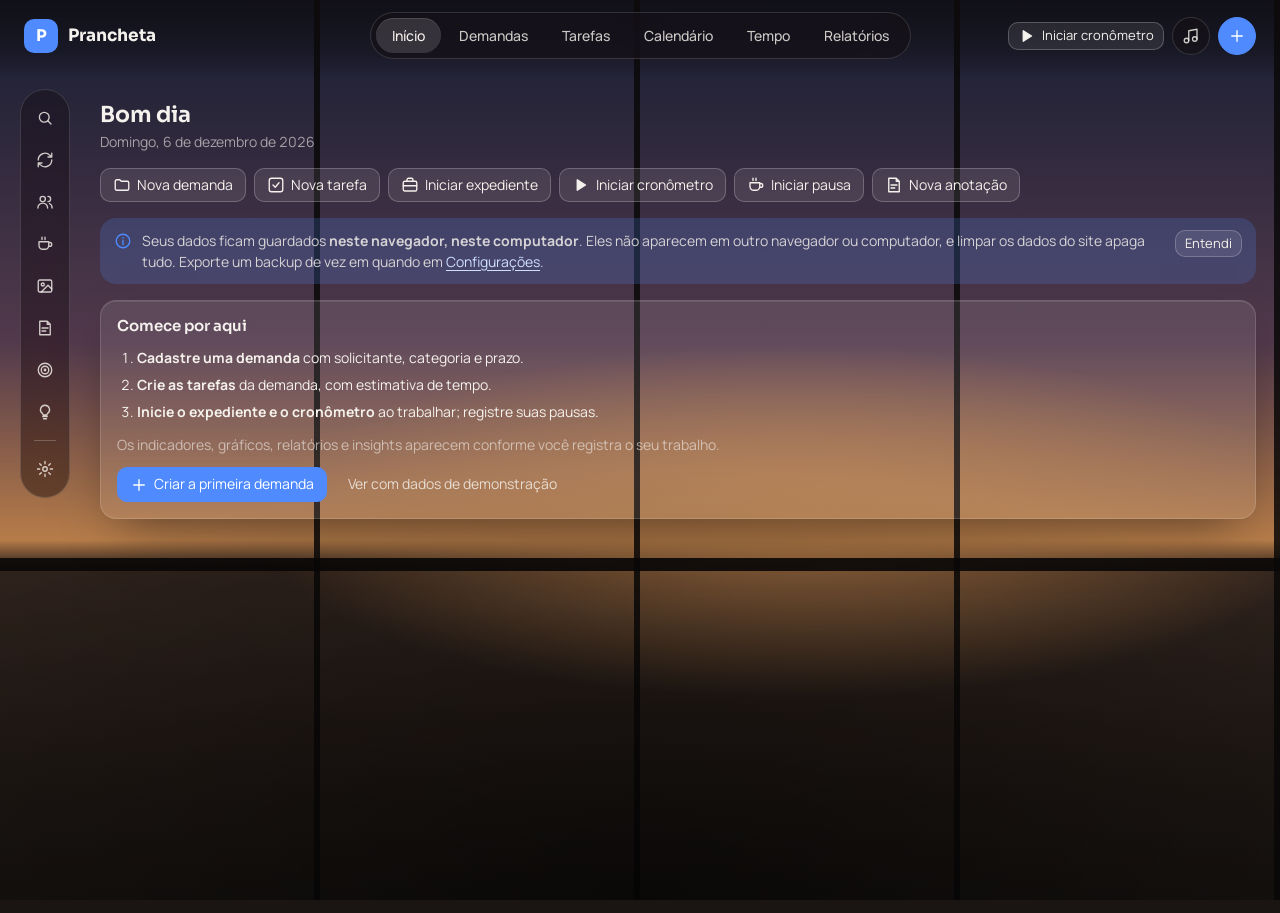
==== index.html @ c10cc413 "Menu minimalista: pílula de seções no topo com destaque deslizante e trilho de ícones - Seções princ" ====
<!doctype html>
<html lang="pt-BR">
<head>
<meta charset="utf-8">
<meta name="viewport" content="width=device-width, initial-scale=1">
<title>Prancheta</title>
<meta name="description" content="Central de gestão pessoal para trabalho de design gráfico.">
<link rel="icon" href="data:image/svg+xml,%3Csvg xmlns='http://www.w3.org/2000/svg' viewBox='0 0 32 32'%3E%3Crect width='32' height='32' rx='7' fill='%234f8bff'/%3E%3Cpath d='M9 23V9h8a5 5 0 0 1 0 10h-8' fill='none' stroke='white' stroke-width='3'/%3E%3C/svg%3E">
<link rel="preconnect" href="https://fonts.googleapis.com">
<link rel="stylesheet" href="https://fonts.googleapis.com/css2?family=Sora:wght@500;600;700&family=Manrope:wght@400;500;600;700&display=swap">
<link rel="stylesheet" href="css/app.css">
</head>
<body class="loading">
<div class="scene" aria-hidden="true"></div>
<svg width="0" height="0" style="position:absolute" aria-hidden="true">
  <defs>
    <symbol id="i-home" viewBox="0 0 24 24"><path d="M3 11l9-7 9 7v9a1 1 0 0 1-1 1h-5v-6H9v6H4a1 1 0 0 1-1-1z"/></symbol>
    <symbol id="i-folder" viewBox="0 0 24 24"><path d="M3 7a2 2 0 0 1 2-2h4l2 2h8a2 2 0 0 1 2 2v8a2 2 0 0 1-2 2H5a2 2 0 0 1-2-2z"/></symbol>
    <symbol id="i-check" viewBox="0 0 24 24"><rect x="3" y="3" width="18" height="18" rx="3"/><path d="M8 12l3 3 5-6"/></symbol>
    <symbol id="i-rotate" viewBox="0 0 24 24"><path d="M3 12a9 9 0 0 1 15.5-6.2L21 8M21 3v5h-5M21 12a9 9 0 0 1-15.5 6.2L3 16M3 21v-5h5"/></symbol>
    <symbol id="i-users" viewBox="0 0 24 24"><circle cx="9" cy="8" r="3.5"/><path d="M2.5 20a6.5 6.5 0 0 1 13 0M16 4.5a3.5 3.5 0 0 1 0 7M18 14a6.5 6.5 0 0 1 3.5 6"/></symbol>
    <symbol id="i-calendar" viewBox="0 0 24 24"><rect x="3" y="5" width="18" height="16" rx="2"/><path d="M3 10h18M8 3v4M16 3v4"/></symbol>
    <symbol id="i-clock" viewBox="0 0 24 24"><circle cx="12" cy="12" r="9"/><path d="M12 7v5l3 2"/></symbol>
    <symbol id="i-coffee" viewBox="0 0 24 24"><path d="M4 9h13v5a5 5 0 0 1-5 5H9a5 5 0 0 1-5-5zM17 10h1.5a2.5 2.5 0 0 1 0 5H17M8 3v3M12 3v3"/></symbol>
    <symbol id="i-image" viewBox="0 0 24 24"><rect x="3" y="4" width="18" height="16" rx="2"/><circle cx="9" cy="10" r="2"/><path d="M21 16l-5-5-9 9"/></symbol>
    <symbol id="i-note" viewBox="0 0 24 24"><path d="M5 3h10l4 4v14H5zM15 3v4h4M8 12h8M8 16h5"/></symbol>
    <symbol id="i-chart" viewBox="0 0 24 24"><path d="M4 20V4M4 20h16M8 16v-5M12 16V8M16 16v-3"/></symbol>
    <symbol id="i-target" viewBox="0 0 24 24"><circle cx="12" cy="12" r="9"/><circle cx="12" cy="12" r="5"/><circle cx="12" cy="12" r="1"/></symbol>
    <symbol id="i-bulb" viewBox="0 0 24 24"><path d="M9 18h6M10 21h4M12 3a6 6 0 0 0-3.5 10.9c.6.5 1 1.2 1 2.1h5c0-.9.4-1.6 1-2.1A6 6 0 0 0 12 3z"/></symbol>
    <symbol id="i-plus" viewBox="0 0 24 24"><path d="M12 5v14M5 12h14"/></symbol>
    <symbol id="i-x" viewBox="0 0 24 24"><path d="M6 6l12 12M18 6L6 18"/></symbol>
    <symbol id="i-trash" viewBox="0 0 24 24"><path d="M4 7h16M9 7V4h6v3M6 7l1 13h10l1-13"/></symbol>
    <symbol id="i-edit" viewBox="0 0 24 24"><path d="M4 20h4L19 9l-4-4L4 16zM13.5 6.5l4 4"/></symbol>
    <symbol id="i-play" viewBox="0 0 24 24"><path d="M7 5v14l11-7z"/></symbol>
    <symbol id="i-pause" viewBox="0 0 24 24"><path d="M8 5v14M16 5v14"/></symbol>
    <symbol id="i-stop" viewBox="0 0 24 24"><rect x="6" y="6" width="12" height="12" rx="1.5"/></symbol>
    <symbol id="i-briefcase" viewBox="0 0 24 24"><rect x="3" y="7" width="18" height="13" rx="2"/><path d="M8 7V5a2 2 0 0 1 2-2h4a2 2 0 0 1 2 2v2M3 13h18"/></symbol>
    <symbol id="i-alert" viewBox="0 0 24 24"><circle cx="12" cy="12" r="9"/><path d="M12 7v6M12 16.5v.5"/></symbol>
    <symbol id="i-info" viewBox="0 0 24 24"><circle cx="12" cy="12" r="9"/><path d="M12 11v6M12 7.5v.5"/></symbol>
    <symbol id="i-list" viewBox="0 0 24 24"><path d="M9 6h11M9 12h11M9 18h11M4 6h.01M4 12h.01M4 18h.01"/></symbol>
    <symbol id="i-grid" viewBox="0 0 24 24"><rect x="4" y="4" width="7" height="7" rx="1"/><rect x="13" y="4" width="7" height="7" rx="1"/><rect x="4" y="13" width="7" height="7" rx="1"/><rect x="13" y="13" width="7" height="7" rx="1"/></symbol>
    <symbol id="i-columns" viewBox="0 0 24 24"><rect x="3" y="4" width="5" height="16" rx="1"/><rect x="10" y="4" width="5" height="11" rx="1"/><rect x="17" y="4" width="4" height="7" rx="1"/></symbol>
    <symbol id="i-link" viewBox="0 0 24 24"><path d="M10 14a4 4 0 0 0 5.7 0l3-3a4 4 0 0 0-5.7-5.7l-1 1M14 10a4 4 0 0 0-5.7 0l-3 3a4 4 0 0 0 5.7 5.7l1-1"/></symbol>
    <symbol id="i-pin" viewBox="0 0 24 24"><path d="M9 3h6l-1 6 4 3v2H6v-2l4-3zM12 14v7"/></symbol>
    <symbol id="i-left" viewBox="0 0 24 24"><path d="M15 6l-6 6 6 6"/></symbol>
    <symbol id="i-right" viewBox="0 0 24 24"><path d="M9 6l6 6-6 6"/></symbol>
    <symbol id="i-download" viewBox="0 0 24 24"><path d="M12 4v11M7 10l5 5 5-5M5 20h14"/></symbol>
    <symbol id="i-upload" viewBox="0 0 24 24"><path d="M12 20V9M7 14l5-5 5 5M5 4h14"/></symbol>
    <symbol id="i-print" viewBox="0 0 24 24"><path d="M7 9V3h10v6M7 17H4v-7a1 1 0 0 1 1-1h14a1 1 0 0 1 1 1v7h-3M7 14h10v7H7z"/></symbol>
    <symbol id="i-type" viewBox="0 0 24 24"><path d="M5 6V4h14v2M12 4v16M9 20h6"/></symbol>
    <symbol id="i-search" viewBox="0 0 24 24"><circle cx="11" cy="11" r="6.5"/><path d="M16 16l4 4"/></symbol>
    <symbol id="i-music" viewBox="0 0 24 24"><path d="M9 18V5l11-2v13"/><circle cx="6" cy="18" r="3"/><circle cx="17" cy="16" r="3"/></symbol>
    <symbol id="i-gear" viewBox="0 0 24 24"><circle cx="12" cy="12" r="3"/><path d="M12 2v3M12 19v3M2 12h3M19 12h3M4.9 4.9l2.1 2.1M17 17l2.1 2.1M4.9 19.1L7 17M17 7l2.1-2.1"/></symbol>
  </defs>
</svg>

<a class="skip" href="#main">Pular para o conteúdo</a>
<header class="topbar">
  <a class="brand" href="#dashboard"><span class="logo" aria-hidden="true">P</span>Prancheta</a>
  <nav class="pills" id="nav" aria-label="Seções principais"><span class="pill-ind" aria-hidden="true"></span></nav>
  <div class="top-right">
    <div class="timer-chip" id="timer-chip" aria-live="off"></div>
    <button class="icon-btn round music-btn" id="music-btn" aria-expanded="false" aria-controls="music" aria-label="Música" title="Música"><svg class="ic" aria-hidden="true"><use href="#i-music"/></svg></button>
    <div class="new-wrap">
      <button class="icon-btn round accent" id="new-btn" aria-haspopup="menu" aria-expanded="false" aria-label="Novo registro" title="Novo"><svg class="ic" aria-hidden="true"><use href="#i-plus"/></svg></button>
      <div class="menu" id="new-menu" role="menu" hidden></div>
    </div>
  </div>
</header>
<div class="search-pop" id="search-pop" hidden>
  <div class="search" role="search">
    <svg class="ic" aria-hidden="true"><use href="#i-search"/></svg>
    <input id="search" type="search" placeholder="Buscar demandas, tarefas, solicitantes, notas…" aria-label="Busca global" autocomplete="off">
    <ul id="search-results" class="search-results" hidden></ul>
  </div>
</div>
<div class="layout">
  <nav class="rail" id="rail" aria-label="Mais seções"></nav>
  <div class="content">
    <div class="demo-banner" id="demo-banner" hidden></div>
    <main id="main" tabindex="-1"><p class="muted">Carregando…</p></main>
  </div>
</div>
<aside class="music" id="music" aria-label="Música" hidden>
  <header><h2>Música</h2><button class="btn small ghost" data-music-stop>Parar e fechar o player</button><button class="icon-btn" data-music-close aria-label="Esconder (a música continua)"><svg class="ic" aria-hidden="true"><use href="#i-x"/></svg></button></header>
  <div class="music-player"></div>
  <form class="music-form" novalidate>
    <input name="link" id="music-link" placeholder="Link do Spotify" aria-label="Link do Spotify" autocomplete="off">
    <input name="name" placeholder="Nome para os favoritos (opcional)" aria-label="Nome para os favoritos">
    <small class="err" role="alert"></small>
    <div class="row"><button class="btn primary small" value="play">Tocar</button><button class="btn small" value="save">Tocar e salvar nos favoritos</button></div>
  </form>
  <ul class="music-saved rows"></ul>
  <p class="small muted">Com o Spotify conectado neste navegador, as músicas tocam inteiras; sem login, só trechos de 30 s.</p>
</aside>
<div class="toasts" id="toasts" aria-live="polite"></div>
<noscript><p style="padding:24px">A Prancheta precisa de JavaScript ativado.</p></noscript>

<script src="js/model.js"></script>
<script src="js/db.js"></script>
<script src="js/ui.js"></script>
<script src="js/app.js"></script>
<script src="js/views-work.js"></script>
<script src="js/views-time.js"></script>
<script src="js/views-more.js"></script>
</body>
</html>
---- css/app.css ----
/* Prancheta: painéis de vidro sobre um quarto ao pôr do sol (mesma linguagem do Painel Vidro).
   Barra lateral fixa + barra superior; conteúdo em painéis translúcidos com borda clara. */
:root {
  --bg: #1a1512; --surface: rgba(255, 255, 255, .09); --surface-2: rgba(255, 255, 255, .06); --line: rgba(255, 255, 255, .14); --line-2: rgba(255, 255, 255, .22);
  --solid: rgba(38, 28, 30, .9); /* diálogos, menus e avisos: vidro mais opaco para leitura */
  --fg: #f5f1ec; --fg-2: rgba(245, 241, 236, .82); --muted: rgba(245, 241, 236, .6);
  --accent: #4f8bff; --accent-soft: color-mix(in srgb, var(--accent) 24%, transparent);
  --good: #4fd1a1; --good-soft: rgba(79, 209, 161, .16); --warn: #f5b84b; --warn-soft: rgba(245, 184, 75, .16); --bad: #ff7a7a; --bad-soft: rgba(255, 122, 122, .16); --blue-soft: rgba(79, 139, 255, .2);
  --sky-top: #1b2440; --sky-mid: #6b4a63; --sun: #f0a35e;
  --radius: 16px; --radius-sm: 10px;
  --font: "Manrope", "Segoe UI", system-ui, -apple-system, Roboto, Arial, sans-serif;
  --display: "Sora", "Segoe UI", system-ui, sans-serif;
  --mono: ui-monospace, "SF Mono", "Cascadia Mono", Menlo, Consolas, monospace;
  --shadow: 0 20px 50px -20px rgba(0, 0, 0, .55);
  color-scheme: dark;
}
/* cena: céu ao entardecer visto por uma janela de quatro folhas */
.scene { position: fixed; inset: 0; z-index: -1; pointer-events: none;
  background:
    repeating-linear-gradient(90deg, transparent 0 calc(25% - 6px), rgba(10, 8, 8, .85) calc(25% - 6px) 25%),
    linear-gradient(180deg, transparent 0 62%, rgba(10, 8, 8, .9) 62% 63.5%, transparent 63.5%),
    radial-gradient(60% 28% at 62% 58%, rgba(240, 163, 94, .9), transparent 70%),
    linear-gradient(180deg, var(--sky-top) 0%, var(--sky-mid) 38%, var(--sun) 60%, #3a2a22 63%, var(--bg) 100%); }
.scene::after { content: ""; position: absolute; inset: 0; background: radial-gradient(120% 80% at 50% 100%, rgba(0, 0, 0, .55), transparent 60%), rgba(10, 8, 10, .25); }
/* vidro: tudo que é superfície desfoca a cena atrás */
.panel, .card, .month, .wcol, .insight, .kcol, .menu, .search-results, dialog, .toast, .demo-banner, .music {
  }
.panel, .card, .month, .wcol, .insight { box-shadow: inset 0 1px 0 rgba(255, 255, 255, .1), var(--shadow); }
h1, h2, .brand, .stat-value, .big-clock, .cal-title { font-family: var(--display); }
* { box-sizing: border-box; }
[hidden] { display: none !important; }
html { -webkit-text-size-adjust: 100%; }
body { margin: 0; background: var(--bg); color: var(--fg); font: 14px/1.5 var(--font); font-variant-numeric: tabular-nums; }
body.loading .layout { opacity: .6; }
h1, h2, h3 { margin: 0; line-height: 1.25; text-wrap: balance; }
h1 { font-size: 22px; font-weight: 650; letter-spacing: -.01em; }
h2 { font-size: 15px; font-weight: 600; }
h3 { font-size: 13px; font-weight: 600; margin: 14px 0 6px; color: var(--fg-2); }
p { margin: 0; }
a, .link, .tag { color: #cfe0ff; text-underline-offset: 3px; }
.link:hover, a:hover { text-decoration: underline; }
button, input, select, textarea { font: inherit; color: inherit; }
:focus-visible { outline: 2px solid var(--accent); outline-offset: 2px; }
.skip { position: absolute; left: -999px; top: 8px; background: var(--surface); padding: 8px 12px; z-index: 50; }
.skip:focus { left: 8px; }
.ic { width: 18px; height: 18px; fill: none; stroke: currentColor; stroke-width: 1.8; stroke-linecap: round; stroke-linejoin: round; flex: none; vertical-align: -4px; }
.ic.sm { width: 14px; height: 14px; vertical-align: -2px; margin-right: 3px; }
#i-play path, #i-stop rect { fill: currentColor; }

/* layout */
/* menu: marca à esquerda, pílula de seções no centro, ações à direita; trilho de ícones flutuante à esquerda */
.topbar { position: sticky; top: 0; z-index: 20; display: grid; grid-template-columns: 1fr auto 1fr; align-items: center; gap: 16px; padding: 12px 24px 18px; background: linear-gradient(rgba(15, 11, 12, .7), rgba(15, 11, 12, .35) 70%, transparent); }
.brand { display: flex; align-items: center; gap: 10px; font-weight: 700; font-size: 17px; color: var(--fg); text-decoration: none; justify-self: start; }
.logo { width: 34px; height: 34px; border-radius: 10px; background: var(--accent); color: #fff; display: grid; place-items: center; font-size: 16px; }
.pills { position: relative; display: flex; gap: 2px; padding: 5px; border-radius: 999px; background: rgba(20, 15, 16, .45); border: 1px solid var(--line); overflow-x: auto; scrollbar-width: none; max-width: 100%; -webkit-backdrop-filter: blur(22px) saturate(140%); backdrop-filter: blur(22px) saturate(140%); }
.pills::-webkit-scrollbar { display: none; }
.pills a { position: relative; z-index: 1; padding: 7px 16px; border-radius: 999px; color: var(--fg-2); text-decoration: none; font-weight: 500; white-space: nowrap; transition: color .2s; }
.pills a:hover, .pills a[aria-current] { color: var(--fg); text-decoration: none; }
.pill-ind { position: absolute; top: 5px; bottom: 5px; left: 0; right: 100%; opacity: 0; border-radius: 999px; background: rgba(255, 255, 255, .14); box-shadow: inset 0 1px 0 rgba(255, 255, 255, .12);
  transition: left .5s cubic-bezier(.3, .7, .2, 1), right .28s cubic-bezier(.3, .7, .2, 1), opacity .2s; }
.pill-ind[data-dir="left"] { transition: left .28s cubic-bezier(.3, .7, .2, 1), right .5s cubic-bezier(.3, .7, .2, 1), opacity .2s; }
.top-right { display: flex; align-items: center; gap: 8px; justify-self: end; }
.icon-btn.round { width: 38px; height: 38px; border-radius: 50%; background: rgba(20, 15, 16, .45); border: 1px solid var(--line); }
.icon-btn.round.accent { background: var(--accent); border-color: var(--accent); color: #fff; }
.layout { display: grid; grid-template-columns: 76px minmax(0, 1fr); gap: 0; min-height: calc(100vh - 64px); }
.rail { position: sticky; top: 76px; align-self: start; margin: 12px 0 0 20px; width: 50px; padding: 10px 0; display: flex; flex-direction: column; align-items: center; gap: 6px; border-radius: 999px; background: rgba(20, 15, 16, .45); border: 1px solid var(--line); -webkit-backdrop-filter: blur(22px) saturate(140%); backdrop-filter: blur(22px) saturate(140%); }
.rail-btn { position: relative; display: grid; place-items: center; width: 36px; height: 36px; border-radius: 50%; border: 0; background: none; color: var(--fg-2); cursor: pointer; }
.rail-btn:hover { background: var(--surface); color: var(--fg); }
.rail-btn[aria-current] { background: rgba(255, 255, 255, .16); color: var(--fg); }
.rail-btn::after { content: attr(data-tip); position: absolute; left: calc(100% + 10px); top: 50%; transform: translateY(-50%); white-space: nowrap; padding: 4px 10px; border-radius: 8px; background: var(--solid); border: 1px solid var(--line); font-size: 12.5px; color: var(--fg); pointer-events: none; opacity: 0; transition: opacity .15s; }
.rail-btn:hover::after, .rail-btn:focus-visible::after { opacity: 1; }
.rail-sep { width: 22px; height: 1px; background: var(--line-2); margin: 4px 0; }
.content { min-width: 0; display: flex; flex-direction: column; }
.search-pop { position: fixed; z-index: 45; top: 70px; left: 50%; transform: translateX(-50%); width: min(600px, calc(100vw - 32px)); }
.search { position: relative; display: flex; align-items: center; }
.search .ic { position: absolute; left: 14px; color: var(--muted); }
.search input { width: 100%; padding: 12px 14px 12px 40px; border: 1px solid var(--line-2); border-radius: 999px; background: var(--solid); font-size: 15px; box-shadow: var(--shadow); -webkit-backdrop-filter: blur(22px); backdrop-filter: blur(22px); }
.search-results { position: absolute; top: calc(100% + 6px); left: 0; right: 0; list-style: none; margin: 0; padding: 4px; background: var(--surface); border: 1px solid var(--line); border-radius: var(--radius); box-shadow: var(--shadow); max-height: 60vh; overflow: auto; z-index: 30; background: var(--solid); }
.search-results button { display: flex; gap: 8px; align-items: center; width: 100%; text-align: left; border: 0; background: none; padding: 7px 8px; border-radius: var(--radius-sm); cursor: pointer; }
.search-results button:hover, .search-results button.sel { background: var(--surface-2); }
.timer-chip { display: flex; align-items: center; gap: 8px; min-height: 32px; }
.chip-label { max-width: 180px; overflow: hidden; text-overflow: ellipsis; white-space: nowrap; color: var(--fg-2); }
.dot { width: 8px; height: 8px; border-radius: 50%; background: var(--muted); flex: none; }
.dot.good { background: var(--good); } .dot.warn { background: var(--warn); }
.new-wrap { position: relative; }
.menu { position: absolute; right: 0; top: calc(100% + 4px); background: var(--solid); border: 1px solid var(--line); border-radius: var(--radius); box-shadow: var(--shadow); padding: 4px; min-width: 180px; z-index: 30; display: flex; flex-direction: column; }
.menu button { display: flex; gap: 8px; align-items: center; border: 0; background: none; padding: 8px 10px; text-align: left; border-radius: var(--radius-sm); cursor: pointer; }
.menu button:hover { background: var(--surface-2); }
.demo-banner { display: flex; align-items: center; gap: 10px; flex-wrap: wrap; margin: 12px 24px 0; border: 1px solid var(--line); border-radius: var(--radius); padding: 8px 16px; background: var(--warn-soft); color: var(--warn); border-bottom: 1px solid var(--line); }
main { padding: 24px; display: flex; flex-direction: column; gap: 16px; max-width: 1400px; width: 100%; outline: none; }

/* cabeçalho de página */
.page-head { display: flex; align-items: flex-end; justify-content: space-between; gap: 16px; flex-wrap: wrap; }
.page-head .sub { color: var(--muted); margin-top: 2px; }
.page-head .sub::first-letter { text-transform: uppercase; }
.page-actions { display: flex; gap: 8px; flex-wrap: wrap; }
.crumbs { font-size: 13px; color: var(--muted); }
.crumbs a { color: var(--muted); }

/* botões */
.btn { display: inline-flex; align-items: center; gap: 6px; padding: 7px 12px; border-radius: var(--radius-sm); border: 1px solid var(--line-2); background: var(--surface); cursor: pointer; white-space: nowrap; text-decoration: none; color: var(--fg); line-height: 1.3; }
.btn:hover { background: var(--surface-2); }
.btn.primary { background: var(--accent); border-color: var(--accent); color: #fff; }
.btn.primary:hover { filter: brightness(1.08); }
.btn.danger { background: var(--bad); border-color: var(--bad); color: #2a0f0f; }
.btn.danger.ghost, .btn.ghost.danger { background: transparent; color: var(--bad); border-color: transparent; }
.btn.ghost { background: transparent; border-color: transparent; color: var(--fg-2); }
.btn.ghost:hover { background: var(--surface-2); }
.btn.small { padding: 4px 9px; font-size: 13px; }
.btn.block { width: 100%; justify-content: space-between; }
.btn:disabled { opacity: .6; cursor: progress; }
.icon-btn { display: inline-grid; place-items: center; width: 30px; height: 30px; border-radius: var(--radius-sm); border: 0; background: transparent; color: var(--fg-2); cursor: pointer; flex: none; }
.icon-btn:hover { background: var(--surface-2); color: var(--fg); }
.icon-btn[aria-pressed="true"] { color: var(--accent); }
.link { background: none; border: 0; padding: 0; cursor: pointer; text-decoration: none; font-size: 13px; }
.title-btn { background: none; border: 0; padding: 0; text-align: left; cursor: pointer; font-weight: 600; color: var(--fg); min-width: 0; }
.title-btn:hover { color: var(--accent); text-decoration: underline; }
.seg { display: inline-flex; border: 1px solid var(--line-2); border-radius: var(--radius-sm); overflow: hidden; background: var(--surface); }
.seg button { display: inline-flex; align-items: center; gap: 6px; border: 0; background: none; padding: 6px 10px; cursor: pointer; color: var(--fg-2); }
.seg button + button { border-left: 1px solid var(--line); }
.seg button[aria-pressed="true"] { background: var(--accent-soft); color: var(--accent); font-weight: 600; }
.quick { display: flex; gap: 8px; flex-wrap: wrap; }

/* painéis */
.panel { background: var(--surface); border: 1px solid var(--line); border-radius: var(--radius); padding: 16px; min-width: 0; }
.panel.flush { padding: 4px 0; }
.panel-head { display: flex; align-items: center; justify-content: space-between; gap: 8px; margin-bottom: 12px; }
.panel-head .muted { font-size: 12px; }
.grid-2 { display: grid; grid-template-columns: repeat(2, minmax(0, 1fr)); gap: 16px; align-items: start; }
.grid-2.wide-left { grid-template-columns: minmax(0, 1.6fr) minmax(0, 1fr); }
.grid-3 { display: grid; grid-template-columns: repeat(3, minmax(0, 1fr)); gap: 16px; align-items: start; }
.stack-lg { display: flex; flex-direction: column; gap: 16px; min-width: 0; }
.row { display: flex; gap: 8px; align-items: center; flex-wrap: wrap; }
.grow { flex: 1; min-width: 0; }
.stats-panel { display: grid; grid-template-columns: repeat(auto-fit, minmax(128px, 1fr)); gap: 0; padding: 0; }
.stats-panel .stat { padding: 14px 16px; border-right: 1px solid var(--line); display: flex; flex-direction: column; gap: 4px; min-width: 0; }
.stats-panel .stat:last-child { border-right: 0; }
.stats-panel.inner { border-top: 1px solid var(--line); margin: 0 -16px -16px; }
.stat-label { font-size: 12px; color: var(--muted); }
.stat-value { font-size: 22px; font-weight: 650; letter-spacing: -.01em; }
.stat-hint { font-size: 12px; color: var(--muted); }

/* textos e selos */
.muted { color: var(--muted); }
.small { font-size: 12.5px; }
.mono { font-family: var(--mono); font-size: .95em; }
.pre { white-space: pre-wrap; }
.ellipsis { overflow: hidden; text-overflow: ellipsis; white-space: nowrap; }
.block { display: block; }
.clamp { display: -webkit-box; -webkit-line-clamp: 4; -webkit-box-orient: vertical; overflow: hidden; }
.txt-bad { color: var(--bad); } .txt-warn { color: var(--warn); } .txt-good { color: var(--good); }
.badge { display: inline-flex; align-items: center; padding: 1px 8px; border-radius: 99px; font-size: 12px; font-weight: 500; background: var(--surface-2); color: var(--fg-2); white-space: nowrap; }
.badge.good { background: var(--good-soft); color: var(--good); } .badge.warn { background: var(--warn-soft); color: var(--warn); }
.badge.bad { background: var(--bad-soft); color: var(--bad); } .badge.blue { background: var(--blue-soft); color: var(--accent); }
.badge.muted { background: var(--surface-2); color: var(--muted); }
.tag { border: 0; background: none; font-size: 12px; padding: 0; cursor: pointer; }
kbd { font-family: var(--mono); font-size: 12px; padding: 1px 5px; border: 1px solid var(--line-2); border-radius: 4px; background: var(--surface-2); }
.notice { display: flex; gap: 10px; align-items: flex-start; padding: 12px 14px; background: var(--blue-soft); border-radius: var(--radius); color: var(--fg-2); }
.notice .ic { color: var(--accent); margin-top: 2px; }
.notice p { flex: 1; }

/* listas */
.rows, .plain, .task-list, .activity, .history, .links, .checklist, .legend, .insights, .dayline { list-style: none; margin: 0; padding: 0; }
.rows li + li { border-top: 1px solid var(--line); }
.row-btn { display: flex; align-items: center; gap: 10px; width: 100%; background: none; border: 0; padding: 8px 4px; text-align: left; cursor: pointer; border-radius: var(--radius-sm); }
.row-btn:hover { background: var(--surface-2); }
.when { color: var(--muted); font-size: 12.5px; white-space: nowrap; min-width: 82px; }
.goal-row { display: grid; grid-template-columns: minmax(0, 1fr) auto 140px; align-items: center; gap: 12px; padding: 8px 4px; }
.plain li { padding: 4px 0; }
.activity li, .history li { display: flex; gap: 12px; padding: 6px 0; border-top: 1px solid var(--line); }
.activity li:first-child, .history li:first-child { border-top: 0; }
.history .chg { display: block; }
.links li { padding: 3px 0; overflow: hidden; text-overflow: ellipsis; white-space: nowrap; }
.checklist li { padding: 3px 0; }
.check { display: inline-flex; align-items: center; gap: 6px; cursor: pointer; }
.done { text-decoration: line-through; color: var(--muted); }
.task-row { display: flex; align-items: center; gap: 10px; padding: 8px 12px; border-top: 1px solid var(--line); }
.task-list li:first-child { border-top: 0; }
.task-row input[type=checkbox] { width: 17px; height: 17px; accent-color: var(--accent); flex: none; }
.task-row.done .title-btn { text-decoration: line-through; color: var(--muted); font-weight: 500; }
.task-row.is-late { box-shadow: inset 3px 0 0 var(--bad); }
.tr-proj { max-width: 180px; } .tr-due { min-width: 0; } .tr-time { min-width: 90px; text-align: right; }
.empty { text-align: center; padding: 32px 16px; color: var(--muted); display: flex; flex-direction: column; align-items: center; gap: 8px; }
.empty-title { color: var(--fg); font-weight: 600; font-size: 15px; }
.panel .empty { padding: 18px 8px; }
.welcome { display: flex; flex-direction: column; gap: 12px; }
.steps { margin: 0; padding-left: 20px; display: flex; flex-direction: column; gap: 6px; }

/* medidores e gráficos */
.meter { display: block; height: 6px; background: var(--surface-2); border-radius: 99px; overflow: hidden; min-width: 60px; }
.meter i { display: block; height: 100%; background: var(--accent); border-radius: 99px; }
.meter.good i { background: var(--good); } .meter.bad i { background: var(--bad); }
.w-meter { width: 140px; }
.chart { width: 100%; height: auto; display: block; }
.chart .grid { stroke: var(--line); stroke-width: 1; }
.chart .tick { fill: var(--muted); font-size: 11px; font-family: var(--font); }
.chart .bar { fill: rgba(255, 255, 255, .28); }
.chart .bar.hi { fill: var(--accent); }
.chart-empty { padding: 24px 0; text-align: center; }
.hbars { list-style: none; margin: 0; padding: 0; display: flex; flex-direction: column; gap: 8px; }
.hbars li { display: grid; grid-template-columns: minmax(0, 1fr) 1.2fr auto; gap: 10px; align-items: center; }
.hb-label { overflow: hidden; text-overflow: ellipsis; white-space: nowrap; }
.hb-val { font-family: var(--mono); font-size: 12.5px; color: var(--fg-2); }
.stack-bar { display: flex; height: 12px; border-radius: 99px; overflow: hidden; background: var(--surface-2); }
.legend { display: flex; flex-wrap: wrap; gap: 6px 14px; margin-top: 10px; font-size: 12.5px; color: var(--fg-2); }
.legend li { display: inline-flex; align-items: center; gap: 6px; }
.legend i { width: 10px; height: 10px; border-radius: 3px; display: inline-block; }
.st-todo { background: #c9cfd9; } .st-doing { background: var(--accent); } .st-waiting { background: #e0a43a; } .st-done { background: var(--good); }

/* barra de ferramentas e filtros */
.toolbar { display: flex; gap: 8px; align-items: center; flex-wrap: wrap; }
.toolbar input[type=search] { flex: 1 1 220px; max-width: 320px; }
input, select, textarea { border: 1px solid var(--line-2); border-radius: var(--radius-sm); padding: 7px 10px; background: rgba(0, 0, 0, .22); min-width: 0; }
textarea { resize: vertical; width: 100%; }
input[type=color] { padding: 2px; height: 36px; width: 64px; }
input[type=checkbox], input[type=radio] { accent-color: var(--accent); }
.inline { display: inline-flex; align-items: center; gap: 6px; color: var(--fg-2); }
[aria-invalid="true"] { border-color: var(--bad); background: var(--bad-soft); }

/* cards e kanban */
.cards { display: grid; grid-template-columns: repeat(auto-fill, minmax(260px, 1fr)); gap: 12px; }
.card { background: var(--surface); border: 1px solid var(--line); border-radius: var(--radius); padding: 14px; display: flex; flex-direction: column; gap: 8px; min-width: 0; }
.card > header, .card > footer { display: flex; align-items: center; justify-content: space-between; gap: 8px; flex-wrap: wrap; }
.card.is-late { border-left: 3px solid var(--bad); }
.card-meter { display: flex; align-items: center; gap: 8px; }
.card-meter .meter { flex: 1; }
.kanban { display: grid; grid-auto-flow: column; grid-auto-columns: minmax(230px, 1fr); gap: 12px; overflow-x: auto; padding-bottom: 6px; }
.kcol { background: var(--surface-2); border-radius: var(--radius); padding: 10px; display: flex; flex-direction: column; gap: 8px; min-height: 160px; border: 1px dashed transparent; }
.kcol > header { display: flex; justify-content: space-between; align-items: center; padding: 2px 4px; }
.kcol h3 { margin: 0; font-size: 13px; color: var(--fg); }
.kcol .card { padding: 10px; cursor: grab; }
.over { border-color: var(--accent) !important; background: var(--accent-soft) !important; }
.dragging { opacity: .5; }
.refs .ref-img { border: 0; padding: 0; margin: -14px -14px 0; cursor: pointer; background: var(--surface-2); border-radius: var(--radius) var(--radius) 0 0; overflow: hidden; }
.refs .ref-img img { width: 100%; height: 160px; object-fit: cover; display: block; }
.palette { display: flex; height: 28px; border-radius: var(--radius-sm); overflow: hidden; border: 1px solid var(--line); }
.palette span { flex: 1; }
.swatches { display: inline-flex; gap: 2px; }
.swatches i { width: 12px; height: 12px; border-radius: 3px; display: inline-block; border: 1px solid var(--line); }
.note.pinned { border-color: color-mix(in srgb, var(--accent) 60%, transparent); }
.goal-value { display: flex; align-items: baseline; gap: 6px; }
.mini-hist { margin-top: 4px; }

/* tabelas */
.table-wrap { overflow-x: auto; }
.table { width: 100%; border-collapse: collapse; }
.table th { text-align: left; font-weight: 500; color: var(--muted); font-size: 12.5px; padding: 8px 10px; border-bottom: 1px solid var(--line); white-space: nowrap; }
.table td { padding: 8px 10px; border-bottom: 1px solid var(--line); vertical-align: middle; }
.table tr:last-child td { border-bottom: 0; }
.table .num { text-align: right; white-space: nowrap; }
.table tr.is-late td:first-child { box-shadow: inset 3px 0 0 var(--bad); }
.table tr.total td { font-weight: 600; border-top: 2px solid var(--line-2); }

/* tempo e pausas */
.timer-panel { display: flex; flex-direction: column; gap: 10px; }
.big-clock { font-size: 40px; font-weight: 600; letter-spacing: .02em; font-family: var(--mono); }
.ring-wrap { display: flex; align-items: center; gap: 20px; }
.ring { width: 110px; height: 110px; transform: rotate(-90deg); flex: none; }
.ring circle { fill: none; stroke-width: 8; }
.ring-bg { stroke: var(--surface-2); }
.ring-fg { stroke: var(--accent); stroke-linecap: round; transition: stroke-dashoffset .9s linear; }
.ring-fg.over { stroke: var(--warn); }
.break-types { display: grid; gap: 8px; }

/* calendário */
.cal-title { font-size: 16px; }
.wcol .ev { white-space: normal; }
.month { background: var(--surface); border: 1px solid var(--line); border-radius: var(--radius); overflow: hidden; }
.mhead { display: grid; grid-template-columns: repeat(7, 1fr); border-bottom: 1px solid var(--line); }
.mhead span { padding: 6px 8px; font-size: 12px; color: var(--muted); text-transform: capitalize; }
.mgrid { display: grid; grid-template-columns: repeat(7, minmax(0, 1fr)); }
.mcell { min-height: 108px; border-right: 1px solid var(--line); border-bottom: 1px solid var(--line); padding: 4px; display: flex; flex-direction: column; gap: 2px; cursor: cell; min-width: 0; }
.mcell:nth-child(7n) { border-right: 0; }
.mcell.out { background: rgba(0, 0, 0, .18); }
.mcell.out .mday { color: var(--muted); }
.mcell.today .mday { background: var(--accent); color: #fff; border-radius: 99px; }
.mday { font-size: 12px; align-self: flex-start; padding: 1px 6px; }
.week { display: grid; grid-template-columns: repeat(7, minmax(0, 1fr)); gap: 8px; }
.wcol { background: var(--surface); border: 1px solid var(--line); border-radius: var(--radius); padding: 8px; min-height: 260px; display: flex; flex-direction: column; gap: 4px; cursor: cell; min-width: 0; }
.wcol.today { border-color: var(--accent); }
.wcol header .link { color: var(--fg-2); text-transform: capitalize; }
.ev { display: block; width: 100%; text-align: left; border: 0; border-left: 3px solid var(--muted); background: var(--surface-2); border-radius: 4px; padding: 3px 6px; font-size: 12px; cursor: pointer; overflow: hidden; text-overflow: ellipsis; white-space: nowrap; color: var(--fg); }
.ev:hover { filter: brightness(.96); }
.ev.bg { background: transparent; border-left-style: dashed; color: var(--muted); }
.ev.done { opacity: .6; text-decoration: line-through; }
.ev.late { background: var(--bad-soft); }
.k-meeting { border-color: #6b5bd6 !important; } .legend .k-meeting { background: #6b5bd6; }
.k-delivery { border-color: #c4372f !important; } .legend .k-delivery { background: #c4372f; }
.k-review { border-color: #e0a43a !important; } .legend .k-review { background: #e0a43a; }
.k-approval { border-color: #1f8a5b !important; } .legend .k-approval { background: #1f8a5b; }
.k-personal { border-color: #8a94a6 !important; } .legend .k-personal { background: #8a94a6; }
.k-other { border-color: #8a94a6 !important; }
.k-task { border-color: var(--accent) !important; } .legend .k-task { background: var(--accent); }
.k-deadline { border-color: #f5f1ec !important; font-weight: 600; } .legend .k-deadline { background: #f5f1ec; }
.k-revision { border-color: #d07a1f !important; } .legend .k-revision { background: #d07a1f; }
.k-work { border-color: #9aa3b2 !important; } .legend .k-work { background: #9aa3b2; }
.k-break { border-color: #c9b26a !important; } .legend .k-break { background: #c9b26a; }
.k-session { border-color: var(--accent) !important; }
.legend .late-key { background: var(--bad-soft); border: 1px solid var(--bad); }
.badge[class*="k-"] { border-left: 3px solid; border-radius: 4px; }
.dayline li { display: grid; grid-template-columns: 110px 140px minmax(0, 1fr); gap: 10px; align-items: center; padding: 6px 0; border-top: 1px solid var(--line); }
.dayline li:first-child { border-top: 0; }
.more { border: 0; background: none; color: var(--accent); font-size: 12px; text-align: left; cursor: pointer; padding: 0 6px; }

/* insights */
.insights { display: grid; grid-template-columns: repeat(auto-fill, minmax(320px, 1fr)); gap: 12px; }
.insight { background: var(--surface); border: 1px solid var(--line); border-radius: var(--radius); padding: 14px; display: flex; flex-direction: column; gap: 6px; }
.insight.bad { border-left: 3px solid var(--bad); } .insight.warn { border-left: 3px solid var(--warn); } .insight.good { border-left: 3px solid var(--good); } .insight.info { border-left: 3px solid var(--accent); }
.ins-head { display: flex; gap: 8px; align-items: center; }
.ins-title { font-weight: 600; }

/* configurações */
.settings { display: flex; flex-direction: column; gap: 16px; max-width: 980px; }
.settings .panel > h2 { margin-bottom: 12px; }
.settings footer { display: flex; gap: 8px; align-items: center; margin-top: 12px; }
.label { display: block; font-size: 13px; color: var(--fg-2); margin-bottom: 4px; }

/* diálogos e formulários */
dialog { border: 1px solid var(--line); background: var(--solid); border-radius: var(--radius); padding: 0; box-shadow: var(--shadow); max-height: 92vh; width: min(720px, calc(100vw - 32px)); color: var(--fg); }
dialog.small { width: min(440px, calc(100vw - 32px)); }
dialog::backdrop { background: rgba(20, 26, 38, .35); }
.form { display: flex; flex-direction: column; max-height: 92vh; }
.form > header { display: flex; justify-content: space-between; align-items: center; padding: 16px 20px; border-bottom: 1px solid var(--line); }
.form > footer { display: flex; gap: 8px; align-items: center; padding: 12px 20px; border-top: 1px solid var(--line); }
.form-grid { display: grid; grid-template-columns: repeat(2, minmax(0, 1fr)); gap: 12px 16px; }
.form .form-grid { padding: 16px 20px; overflow-y: auto; }
.field { display: flex; flex-direction: column; gap: 4px; min-width: 0; }
.field.full { grid-column: 1 / -1; }
.field label:not(.check) { font-size: 13px; color: var(--fg-2); }
.field input:not([type=checkbox]):not([type=radio]):not([type=file]), .field select { width: 100%; }
.req { color: var(--bad); }
.hint { color: var(--muted); font-size: 12px; }
.err { color: var(--bad); font-size: 12px; }
.err:empty { display: none; }
.form-error { color: var(--bad); padding: 0 20px; }
.form-error:empty { display: none; }
.checks { display: flex; flex-wrap: wrap; gap: 6px 14px; }
.checklist-edit { display: flex; flex-direction: column; gap: 6px; align-items: flex-start; }
.cl-row { display: flex; gap: 8px; align-items: center; width: 100%; }
.cl-row input:not([type=checkbox]) { flex: 1; }
.img-field { display: flex; flex-direction: column; gap: 8px; align-items: flex-start; }
.img-field img { max-height: 140px; border-radius: var(--radius-sm); border: 1px solid var(--line); }
.ask { padding: 20px; display: flex; flex-direction: column; gap: 12px; }
.ask p { color: var(--fg-2); }
.ask input { width: 100%; }
.actions { display: flex; justify-content: flex-end; gap: 8px; }
.stack { display: flex; flex-direction: column; gap: 8px; }
.pad { padding: 8px; }

/* música */
.music { position: fixed; right: 20px; top: 64px; z-index: 40; width: min(380px, calc(100vw - 40px)); max-height: calc(100vh - 84px); overflow-y: auto; background: var(--solid); border: 1px solid var(--line); border-radius: var(--radius); box-shadow: var(--shadow); padding: 14px; display: flex; flex-direction: column; gap: 10px; }
.music > header { display: flex; align-items: center; gap: 8px; }
.music > header h2 { flex: 1; }
.music iframe { width: 100%; border: 0; border-radius: 12px; display: block; }
.music-form { display: flex; flex-direction: column; gap: 6px; }
.music-saved [aria-current] { color: var(--accent); }
.music-saved li { display: flex; align-items: center; }
.music-btn.playing { color: var(--good); }

/* avisos */
.toasts { position: fixed; right: 20px; bottom: 20px; display: flex; flex-direction: column; gap: 8px; z-index: 100; max-width: min(420px, calc(100vw - 40px)); }
.toast { display: flex; align-items: center; gap: 10px; background: var(--solid); border: 1px solid var(--line); color: var(--fg); padding: 10px 14px; border-radius: var(--radius); box-shadow: var(--shadow); }
.toast.good { border-left: 3px solid var(--good); } .toast.bad { border-left: 3px solid var(--bad); } .toast.warn { border-left: 3px solid var(--warn); }
.toast .btn { background: rgba(255, 255, 255, .15); border-color: transparent; color: #fff; }

/* telas menores */
@media (max-width: 1100px) {
  .grid-3 { grid-template-columns: 1fr 1fr; }
  .grid-2.wide-left { grid-template-columns: 1fr; }
}
@media (max-width: 1100px) {
  .topbar { grid-template-columns: auto minmax(0, 1fr) auto; }
  .brand { font-size: 0; }
}
@media (max-width: 860px) {
  .layout { grid-template-columns: 1fr; }
  .rail { position: fixed; z-index: 30; top: auto; bottom: 12px; left: 50%; transform: translateX(-50%); margin: 0; width: auto; max-width: calc(100vw - 24px); flex-direction: row; padding: 6px 10px; overflow-x: auto; }
  .rail-btn::after { display: none; }
  .rail-sep { width: 1px; height: 22px; margin: 0 4px; }
  main { padding-bottom: 90px; }
  .topbar { grid-template-columns: auto 1fr; row-gap: 10px; }
  .pills { grid-column: 1 / -1; grid-row: 2; justify-self: stretch; }
  .demo-banner { margin: 12px 16px 0; }
  .toasts { bottom: 80px; }
  .chip-label { display: none; }
  .grid-2, .grid-3, .form-grid { grid-template-columns: 1fr; }
  .week { grid-template-columns: 1fr; }
  .topbar, main { padding-left: 16px; padding-right: 16px; }
  .goal-row { grid-template-columns: 1fr auto; }
  .goal-row .meter { grid-column: 1 / -1; }
}
@media (prefers-reduced-motion: reduce) { * { transition: none !important; } }
@media print {
  :root { --surface: #fff; --surface-2: #f3f3f3; --line: #ccc; --line-2: #bbb; --fg: #111; --fg-2: #333; --muted: #666; color-scheme: light; }
  .scene { display: none; }
  .topbar, .rail, .search-pop, .demo-banner, .toasts, .music, .page-actions, .no-print, .icon-btn { display: none !important; }
  .layout { display: block; } main { padding: 0; max-width: none; }
  .panel { break-inside: avoid; border-color: #ccc; }
  body { background: #fff; }
}
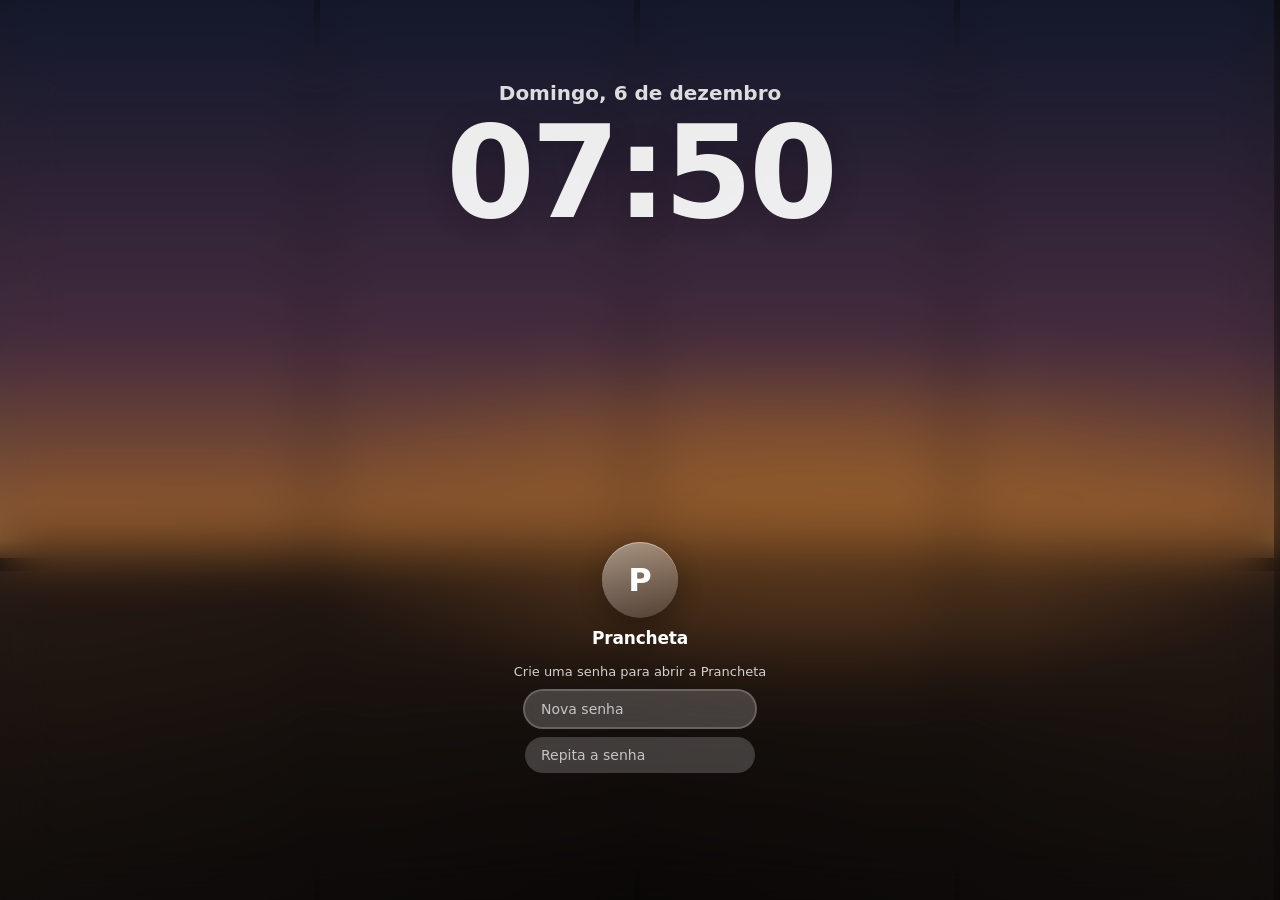
==== commit 11d123ee: "Senha na abertura (tela no estilo do Mac) e correção de segurança - Tela de bloqueio com relógio, no" ====
--- a/index.html
+++ b/index.html
@@ -3,6 +3,8 @@
 <head>
 <meta charset="utf-8">
 <meta name="viewport" content="width=device-width, initial-scale=1">
+<!-- a página só carrega o próprio código, as fontes do Google e o player do Spotify, e não envia dados a lugar nenhum (connect-src 'none') -->
+<meta http-equiv="Content-Security-Policy" content="default-src 'self'; script-src 'self'; style-src 'self' 'unsafe-inline' https://fonts.googleapis.com; font-src https://fonts.gstatic.com; img-src 'self' data: blob:; frame-src https://open.spotify.com; connect-src 'none'; object-src 'none'; base-uri 'none'; form-action 'none'">
 <title>Prancheta</title>
 <meta name="description" content="Central de gestão pessoal para trabalho de design gráfico.">
 <link rel="icon" href="data:image/svg+xml,%3Csvg xmlns='http://www.w3.org/2000/svg' viewBox='0 0 32 32'%3E%3Crect width='32' height='32' rx='7' fill='%234f8bff'/%3E%3Cpath d='M9 23V9h8a5 5 0 0 1 0 10h-8' fill='none' stroke='white' stroke-width='3'/%3E%3C/svg%3E">
@@ -50,6 +52,7 @@
     <symbol id="i-type" viewBox="0 0 24 24"><path d="M5 6V4h14v2M12 4v16M9 20h6"/></symbol>
     <symbol id="i-search" viewBox="0 0 24 24"><circle cx="11" cy="11" r="6.5"/><path d="M16 16l4 4"/></symbol>
     <symbol id="i-music" viewBox="0 0 24 24"><path d="M9 18V5l11-2v13"/><circle cx="6" cy="18" r="3"/><circle cx="17" cy="16" r="3"/></symbol>
+    <symbol id="i-lock" viewBox="0 0 24 24"><rect x="5" y="11" width="14" height="10" rx="2"/><path d="M8 11V8a4 4 0 0 1 8 0v3"/></symbol>
     <symbol id="i-gear" viewBox="0 0 24 24"><circle cx="12" cy="12" r="3"/><path d="M12 2v3M12 19v3M2 12h3M19 12h3M4.9 4.9l2.1 2.1M17 17l2.1 2.1M4.9 19.1L7 17M17 7l2.1-2.1"/></symbol>
   </defs>
 </svg>
@@ -99,6 +102,7 @@
 <script src="js/model.js"></script>
 <script src="js/db.js"></script>
 <script src="js/ui.js"></script>
+<script src="js/lock.js"></script>
 <script src="js/app.js"></script>
 <script src="js/views-work.js"></script>
 <script src="js/views-time.js"></script>
--- a/css/app.css
+++ b/css/app.css
@@ -41,6 +41,7 @@
 .link:hover, a:hover { text-decoration: underline; }
 button, input, select, textarea { font: inherit; color: inherit; }
 :focus-visible { outline: 2px solid var(--accent); outline-offset: 2px; }
+#main:focus-visible { outline: none; } /* o conteúdo recebe foco ao trocar de página, só para leitores de tela */
 .skip { position: absolute; left: -999px; top: 8px; background: var(--surface); padding: 8px 12px; z-index: 50; }
 .skip:focus { left: 8px; }
 .ic { width: 18px; height: 18px; fill: none; stroke: currentColor; stroke-width: 1.8; stroke-linecap: round; stroke-linejoin: round; flex: none; vertical-align: -4px; }
@@ -347,6 +348,45 @@
 .stack { display: flex; flex-direction: column; gap: 8px; }
 .pad { padding: 8px; }
 
+/* escrita rápida */
+.quick { position: relative; display: flex; align-items: center; }
+.quick input { flex: 1; padding: 13px 16px 13px 44px; border-radius: 999px; font-size: 15px; background: rgba(20, 15, 16, .45); border: 1px solid var(--line-2); }
+.quick-plus { position: absolute; left: 16px; color: var(--muted); display: grid; }
+.quick-tip { position: absolute; right: 18px; pointer-events: none; opacity: 0; transition: opacity .15s; }
+.quick input:focus + .quick-tip { opacity: 1; }
+.quick-tip.parsed { opacity: 1; color: var(--accent); font-weight: 600; }
+.panel .quick { margin-bottom: 10px; }
+.panel .quick input { padding: 9px 14px 9px 40px; font-size: 14px; }
+.note-quick { flex-direction: column; align-items: stretch; gap: 8px; padding: 12px; border-radius: var(--radius); background: rgba(20, 15, 16, .45); border: 1px solid var(--line-2); }
+.note-quick textarea { border: 0; background: transparent; padding: 4px; font-size: 15px; resize: vertical; min-height: 72px; }
+.note-quick textarea:focus { outline: none; }
+.note-quick:focus-within { border-color: var(--accent); }
+.quick-foot { display: flex; align-items: center; justify-content: space-between; gap: 8px; }
+
+/* tela de bloqueio (como a do Mac): relógio grande no alto, usuário e senha embaixo */
+body.locked > :not(.lock):not(.scene):not(dialog):not(.toasts) { display: none !important; }
+.lock { position: fixed; inset: 0; z-index: 90; display: flex; flex-direction: column; align-items: center; justify-content: space-between; padding: 9vh 16px 11vh; text-align: center; background: rgba(12, 9, 10, .25); -webkit-backdrop-filter: blur(28px) saturate(130%); backdrop-filter: blur(28px) saturate(130%); }
+.lock-date { font: 600 20px var(--display); color: rgba(255, 255, 255, .85); }
+.lock-date::first-letter { text-transform: uppercase; }
+.lock-time { font: 700 clamp(76px, 13vw, 128px)/1 var(--display); letter-spacing: -.03em; color: rgba(255, 255, 255, .92); margin-top: 4px; text-shadow: 0 2px 30px rgba(0, 0, 0, .2); }
+.lock-user { display: flex; flex-direction: column; align-items: center; gap: 10px; }
+.lock-avatar { width: 76px; height: 76px; border-radius: 50%; display: grid; place-items: center; font: 600 32px var(--display); color: #fff; background: linear-gradient(160deg, rgba(255, 255, 255, .45), rgba(255, 255, 255, .12)); box-shadow: inset 0 1px 0 rgba(255, 255, 255, .4), 0 8px 24px rgba(0, 0, 0, .25); }
+.lock-name { font: 600 17px var(--display); color: #fff; margin-bottom: 4px; }
+.lock-hint { font-size: 13px; color: rgba(255, 255, 255, .8); }
+.lock-field { position: relative; }
+.lock-field input { width: 230px; height: 36px; border-radius: 999px; border: 0; padding: 0 40px 0 16px; background: rgba(255, 255, 255, .2); color: #fff; font-size: 14px; -webkit-backdrop-filter: blur(10px); backdrop-filter: blur(10px); }
+.lock-field input::placeholder { color: rgba(255, 255, 255, .7); }
+.lock-field input:focus { outline: none; box-shadow: 0 0 0 2px rgba(255, 255, 255, .35); }
+.lock-go { position: absolute; right: 5px; top: 50%; transform: translateY(-50%); width: 26px; height: 26px; border-radius: 50%; border: 0; display: grid; place-items: center; background: rgba(255, 255, 255, .28); color: #fff; cursor: pointer; transition: opacity .15s; }
+.lock-go .ic { width: 15px; height: 15px; }
+.lock-field input:placeholder-shown + .lock-go { opacity: 0; pointer-events: none; }
+.lock-msg { min-height: 18px; font-size: 13px; color: rgba(255, 255, 255, .9); }
+.lock-link { border: 0; background: none; color: rgba(255, 255, 255, .7); font-size: 12.5px; cursor: pointer; }
+.lock-link:hover { color: #fff; }
+.shake { animation: shake .45s; }
+@keyframes shake { 15%, 55% { transform: translateX(-9px); } 35%, 75% { transform: translateX(9px); } 90% { transform: translateX(-3px); } }
+@media (prefers-reduced-motion: reduce) { .shake { animation: none; } }
+
 /* música */
 .music { position: fixed; right: 20px; top: 64px; z-index: 40; width: min(380px, calc(100vw - 40px)); max-height: calc(100vh - 84px); overflow-y: auto; background: var(--solid); border: 1px solid var(--line); border-radius: var(--radius); box-shadow: var(--shadow); padding: 14px; display: flex; flex-direction: column; gap: 10px; }
 .music > header { display: flex; align-items: center; gap: 8px; }
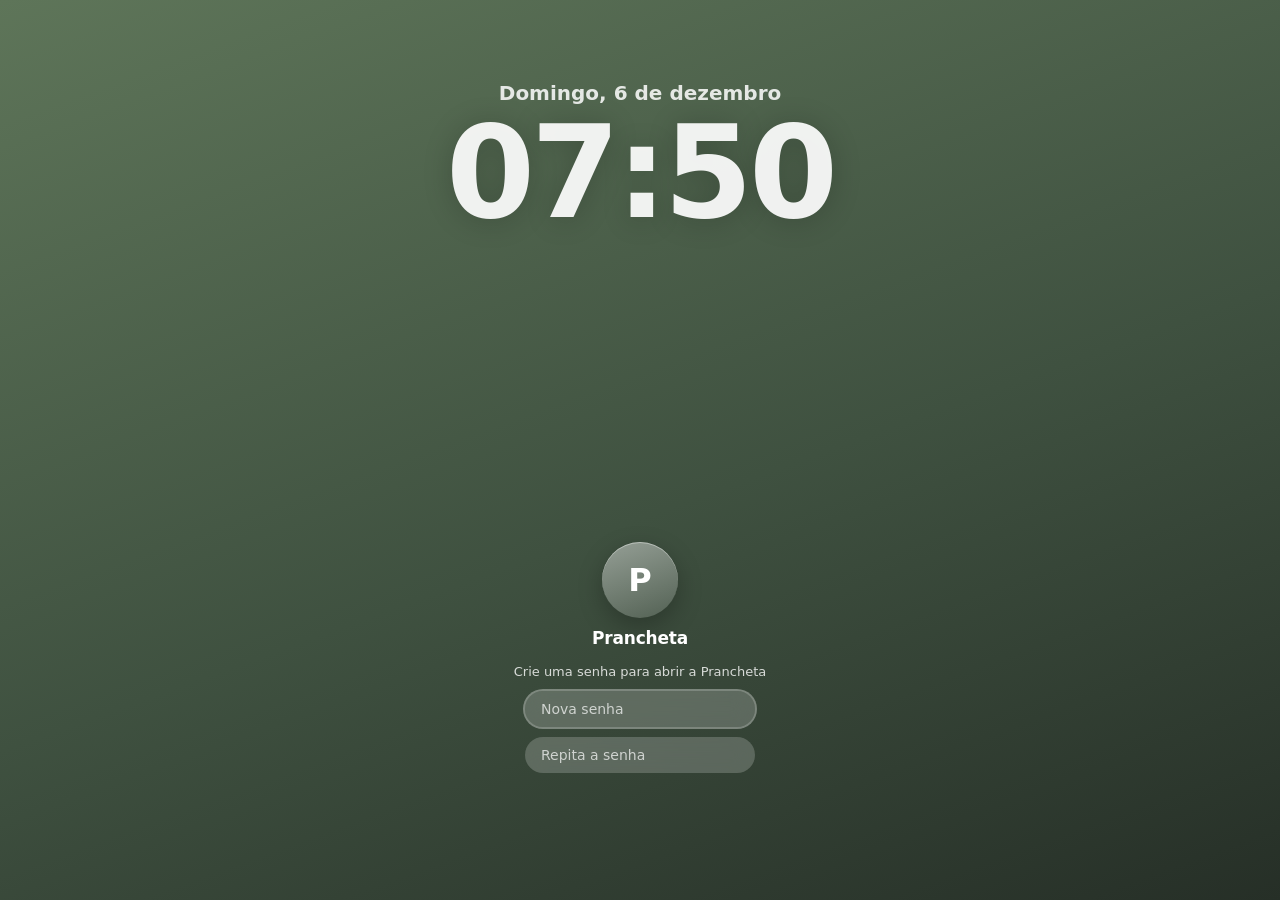
==== commit 8f0f654e: "Fase 1: tema claro verde-musgo, barra lateral recolhível com rótulos - Tema claro (branco, cinza, ve" ====
--- a/index.html
+++ b/index.html
@@ -7,7 +7,7 @@
 <meta http-equiv="Content-Security-Policy" content="default-src 'self'; script-src 'self'; style-src 'self' 'unsafe-inline' https://fonts.googleapis.com; font-src https://fonts.gstatic.com; img-src 'self' data: blob:; frame-src https://open.spotify.com; connect-src 'none'; object-src 'none'; base-uri 'none'; form-action 'none'">
 <title>Prancheta</title>
 <meta name="description" content="Central de gestão pessoal para trabalho de design gráfico.">
-<link rel="icon" href="data:image/svg+xml,%3Csvg xmlns='http://www.w3.org/2000/svg' viewBox='0 0 32 32'%3E%3Crect width='32' height='32' rx='7' fill='%234f8bff'/%3E%3Cpath d='M9 23V9h8a5 5 0 0 1 0 10h-8' fill='none' stroke='white' stroke-width='3'/%3E%3C/svg%3E">
+<link rel="icon" href="data:image/svg+xml,%3Csvg xmlns='http://www.w3.org/2000/svg' viewBox='0 0 32 32'%3E%3Crect width='32' height='32' rx='7' fill='%2352664f'/%3E%3Cpath d='M9 23V9h8a5 5 0 0 1 0 10h-8' fill='none' stroke='white' stroke-width='3'/%3E%3C/svg%3E">
 <link rel="preconnect" href="https://fonts.googleapis.com">
 <link rel="stylesheet" href="https://fonts.googleapis.com/css2?family=Sora:wght@500;600;700&family=Manrope:wght@400;500;600;700&display=swap">
 <link rel="stylesheet" href="css/app.css">
@@ -53,6 +53,7 @@
     <symbol id="i-search" viewBox="0 0 24 24"><circle cx="11" cy="11" r="6.5"/><path d="M16 16l4 4"/></symbol>
     <symbol id="i-music" viewBox="0 0 24 24"><path d="M9 18V5l11-2v13"/><circle cx="6" cy="18" r="3"/><circle cx="17" cy="16" r="3"/></symbol>
     <symbol id="i-lock" viewBox="0 0 24 24"><rect x="5" y="11" width="14" height="10" rx="2"/><path d="M8 11V8a4 4 0 0 1 8 0v3"/></symbol>
+    <symbol id="i-sidebar" viewBox="0 0 24 24"><rect x="3" y="4" width="18" height="16" rx="2"/><path d="M9 4v16"/></symbol>
     <symbol id="i-gear" viewBox="0 0 24 24"><circle cx="12" cy="12" r="3"/><path d="M12 2v3M12 19v3M2 12h3M19 12h3M4.9 4.9l2.1 2.1M17 17l2.1 2.1M4.9 19.1L7 17M17 7l2.1-2.1"/></symbol>
   </defs>
 </svg>
--- a/css/app.css
+++ b/css/app.css
@@ -1,31 +1,60 @@
-/* Prancheta: painéis de vidro sobre um quarto ao pôr do sol (mesma linguagem do Painel Vidro).
-   Barra lateral fixa + barra superior; conteúdo em painéis translúcidos com borda clara. */
+/* Prancheta — dois temas sobre os mesmos componentes:
+   "claro" (padrão): branco, cinza e verde-musgo, superfícies chapadas com borda fina;
+   "sol" (opcional, Configurações): painéis de vidro sobre um quarto ao pôr do sol.
+   Componentes usam só tokens; nenhuma cor fixa fora deste bloco, da cena e da tela de bloqueio. */
 :root {
-  --bg: #1a1512; --surface: rgba(255, 255, 255, .09); --surface-2: rgba(255, 255, 255, .06); --line: rgba(255, 255, 255, .14); --line-2: rgba(255, 255, 255, .22);
-  --solid: rgba(38, 28, 30, .9); /* diálogos, menus e avisos: vidro mais opaco para leitura */
-  --fg: #f5f1ec; --fg-2: rgba(245, 241, 236, .82); --muted: rgba(245, 241, 236, .6);
-  --accent: #4f8bff; --accent-soft: color-mix(in srgb, var(--accent) 24%, transparent);
-  --good: #4fd1a1; --good-soft: rgba(79, 209, 161, .16); --warn: #f5b84b; --warn-soft: rgba(245, 184, 75, .16); --bad: #ff7a7a; --bad-soft: rgba(255, 122, 122, .16); --blue-soft: rgba(79, 139, 255, .2);
+  --bg: #F7F8F6; --surface: #FFFFFF; --surface-2: #F1F3EF; --line: #E3E7E1; --line-2: #D5DBD2;
+  --solid: #FFFFFF;              /* diálogos, menus e avisos */
+  --glass: #FFFFFF;              /* pílula do menu, trilho, botões redondos, escrita rápida */
+  --hi: #E8EEE5;                 /* destaque de item ativo */
+  --field: #F9FAF8;              /* fundo de campos */
+  --topbar: rgba(247, 248, 246, .92);
+  --fg: #252A26; --fg-2: #4A524B; --muted: #737A73;
+  --accent: #52664F; --accent-strong: #3F5140; --accent-soft: #E8EEE5; --on-accent: #FFFFFF;
+  --link: #3F5140;
+  --good: #3E7B52; --good-soft: #E5F1E7; --warn: #9A6A12; --warn-soft: #FBF1DC; --bad: #B3261E; --bad-soft: #FBE9E7; --on-bad: #FFFFFF; --blue-soft: #E8EEE5;
+  --bar: #C9D3C5;                /* barras dos gráficos */
+  --out: #F3F5F1;                /* dias fora do mês no calendário */
+  --blur: none;
+  --panel-shadow: 0 1px 2px rgba(37, 42, 38, .05);
+  --shadow: 0 12px 32px -12px rgba(37, 42, 38, .18);
+  --lock-bg: linear-gradient(160deg, #5E7559 0%, #3F5140 55%, #262F27 100%);
   --sky-top: #1b2440; --sky-mid: #6b4a63; --sun: #f0a35e;
-  --radius: 16px; --radius-sm: 10px;
+  --radius: 12px; --radius-sm: 8px;
   --font: "Manrope", "Segoe UI", system-ui, -apple-system, Roboto, Arial, sans-serif;
   --display: "Sora", "Segoe UI", system-ui, sans-serif;
   --mono: ui-monospace, "SF Mono", "Cascadia Mono", Menlo, Consolas, monospace;
+  color-scheme: light;
+}
+:root[data-theme="sol"] {
+  --bg: #1a1512; --surface: rgba(255, 255, 255, .09); --surface-2: rgba(255, 255, 255, .06); --line: rgba(255, 255, 255, .14); --line-2: rgba(255, 255, 255, .22);
+  --solid: rgba(38, 28, 30, .9); --glass: rgba(20, 15, 16, .45); --hi: rgba(255, 255, 255, .15); --field: rgba(0, 0, 0, .22);
+  --topbar: linear-gradient(rgba(15, 11, 12, .7), rgba(15, 11, 12, .35) 70%, transparent);
+  --fg: #f5f1ec; --fg-2: rgba(245, 241, 236, .82); --muted: rgba(245, 241, 236, .6);
+  --accent: #4f8bff; --accent-strong: #3a74e8; --accent-soft: color-mix(in srgb, #4f8bff 24%, transparent); --on-accent: #fff;
+  --link: #cfe0ff;
+  --good: #4fd1a1; --good-soft: rgba(79, 209, 161, .16); --warn: #f5b84b; --warn-soft: rgba(245, 184, 75, .16); --bad: #ff7a7a; --bad-soft: rgba(255, 122, 122, .16); --on-bad: #2a0f0f; --blue-soft: rgba(79, 139, 255, .2);
+  --bar: rgba(255, 255, 255, .28); --out: rgba(0, 0, 0, .18);
+  --blur: blur(22px) saturate(140%);
+  --panel-shadow: inset 0 1px 0 rgba(255, 255, 255, .1), 0 20px 50px -20px rgba(0, 0, 0, .55);
   --shadow: 0 20px 50px -20px rgba(0, 0, 0, .55);
+  --lock-bg: rgba(12, 9, 10, .25);
+  --radius: 16px; --radius-sm: 10px;
   color-scheme: dark;
 }
-/* cena: céu ao entardecer visto por uma janela de quatro folhas */
-.scene { position: fixed; inset: 0; z-index: -1; pointer-events: none;
+/* cena: céu ao entardecer visto por uma janela de quatro folhas (só no tema "sol") */
+.scene { display: none; }
+:root[data-theme="sol"] .scene { display: block; position: fixed; inset: 0; z-index: -1; pointer-events: none;
   background:
     repeating-linear-gradient(90deg, transparent 0 calc(25% - 6px), rgba(10, 8, 8, .85) calc(25% - 6px) 25%),
     linear-gradient(180deg, transparent 0 62%, rgba(10, 8, 8, .9) 62% 63.5%, transparent 63.5%),
     radial-gradient(60% 28% at 62% 58%, rgba(240, 163, 94, .9), transparent 70%),
     linear-gradient(180deg, var(--sky-top) 0%, var(--sky-mid) 38%, var(--sun) 60%, #3a2a22 63%, var(--bg) 100%); }
-.scene::after { content: ""; position: absolute; inset: 0; background: radial-gradient(120% 80% at 50% 100%, rgba(0, 0, 0, .55), transparent 60%), rgba(10, 8, 10, .25); }
-/* vidro: tudo que é superfície desfoca a cena atrás */
-.panel, .card, .month, .wcol, .insight, .kcol, .menu, .search-results, dialog, .toast, .demo-banner, .music {
-  }
-.panel, .card, .month, .wcol, .insight { box-shadow: inset 0 1px 0 rgba(255, 255, 255, .1), var(--shadow); }
+:root[data-theme="sol"] .scene::after { content: ""; position: absolute; inset: 0; background: radial-gradient(120% 80% at 50% 100%, rgba(0, 0, 0, .55), transparent 60%), rgba(10, 8, 10, .25); }
+/* vidro (tema "sol"): superfícies desfocam a cena atrás; no claro, --blur é none */
+.panel, .card, .month, .wcol, .insight, .kcol, .menu, .search-results, dialog, .toast, .demo-banner, .music, .pills, .rail, .icon-btn.round, .quick input, .note-quick, .search input {
+  -webkit-backdrop-filter: var(--blur); backdrop-filter: var(--blur); }
+.panel, .card, .month, .wcol, .insight { box-shadow: var(--panel-shadow); }
 h1, h2, .brand, .stat-value, .big-clock, .cal-title { font-family: var(--display); }
 * { box-sizing: border-box; }
 [hidden] { display: none !important; }
@@ -37,7 +66,7 @@
 h2 { font-size: 15px; font-weight: 600; }
 h3 { font-size: 13px; font-weight: 600; margin: 14px 0 6px; color: var(--fg-2); }
 p { margin: 0; }
-a, .link, .tag { color: #cfe0ff; text-underline-offset: 3px; }
+a, .link, .tag { color: var(--link); text-underline-offset: 3px; }
 .link:hover, a:hover { text-decoration: underline; }
 button, input, select, textarea { font: inherit; color: inherit; }
 :focus-visible { outline: 2px solid var(--accent); outline-offset: 2px; }
@@ -50,32 +79,43 @@
 
 /* layout */
 /* menu: marca à esquerda, pílula de seções no centro, ações à direita; trilho de ícones flutuante à esquerda */
-.topbar { position: sticky; top: 0; z-index: 20; display: grid; grid-template-columns: 1fr auto 1fr; align-items: center; gap: 16px; padding: 12px 24px 18px; background: linear-gradient(rgba(15, 11, 12, .7), rgba(15, 11, 12, .35) 70%, transparent); }
+.topbar { position: sticky; top: 0; z-index: 20; display: grid; grid-template-columns: 1fr auto 1fr; align-items: center; gap: 16px; padding: 12px 24px 18px; background: var(--topbar); }
 .brand { display: flex; align-items: center; gap: 10px; font-weight: 700; font-size: 17px; color: var(--fg); text-decoration: none; justify-self: start; }
-.logo { width: 34px; height: 34px; border-radius: 10px; background: var(--accent); color: #fff; display: grid; place-items: center; font-size: 16px; }
-.pills { position: relative; display: flex; gap: 2px; padding: 5px; border-radius: 999px; background: rgba(20, 15, 16, .45); border: 1px solid var(--line); overflow-x: auto; scrollbar-width: none; max-width: 100%; -webkit-backdrop-filter: blur(22px) saturate(140%); backdrop-filter: blur(22px) saturate(140%); }
+.logo { width: 34px; height: 34px; border-radius: 10px; background: var(--accent); color: var(--on-accent); display: grid; place-items: center; font-size: 16px; }
+.pills { position: relative; display: flex; gap: 2px; padding: 5px; border-radius: 999px; background: var(--glass); border: 1px solid var(--line); overflow-x: auto; scrollbar-width: none; max-width: 100%; }
 .pills::-webkit-scrollbar { display: none; }
 .pills a { position: relative; z-index: 1; padding: 7px 16px; border-radius: 999px; color: var(--fg-2); text-decoration: none; font-weight: 500; white-space: nowrap; transition: color .2s; }
 .pills a:hover, .pills a[aria-current] { color: var(--fg); text-decoration: none; }
-.pill-ind { position: absolute; top: 5px; bottom: 5px; left: 0; right: 100%; opacity: 0; border-radius: 999px; background: rgba(255, 255, 255, .14); box-shadow: inset 0 1px 0 rgba(255, 255, 255, .12);
+.pill-ind { position: absolute; top: 5px; bottom: 5px; left: 0; right: 100%; opacity: 0; border-radius: 999px; background: var(--hi);
   transition: left .5s cubic-bezier(.3, .7, .2, 1), right .28s cubic-bezier(.3, .7, .2, 1), opacity .2s; }
 .pill-ind[data-dir="left"] { transition: left .28s cubic-bezier(.3, .7, .2, 1), right .5s cubic-bezier(.3, .7, .2, 1), opacity .2s; }
 .top-right { display: flex; align-items: center; gap: 8px; justify-self: end; }
-.icon-btn.round { width: 38px; height: 38px; border-radius: 50%; background: rgba(20, 15, 16, .45); border: 1px solid var(--line); }
-.icon-btn.round.accent { background: var(--accent); border-color: var(--accent); color: #fff; }
-.layout { display: grid; grid-template-columns: 76px minmax(0, 1fr); gap: 0; min-height: calc(100vh - 64px); }
-.rail { position: sticky; top: 76px; align-self: start; margin: 12px 0 0 20px; width: 50px; padding: 10px 0; display: flex; flex-direction: column; align-items: center; gap: 6px; border-radius: 999px; background: rgba(20, 15, 16, .45); border: 1px solid var(--line); -webkit-backdrop-filter: blur(22px) saturate(140%); backdrop-filter: blur(22px) saturate(140%); }
+.icon-btn.round { width: 38px; height: 38px; border-radius: 50%; background: var(--glass); border: 1px solid var(--line); }
+.icon-btn.round.accent { background: var(--accent); border-color: var(--accent); color: var(--on-accent); }
+.layout { display: grid; grid-template-columns: 76px minmax(0, 1fr); transition: grid-template-columns .2s; gap: 0; min-height: calc(100vh - 64px); }
+.rail { position: sticky; top: 76px; align-self: start; margin: 12px 0 0 20px; width: 50px; padding: 10px 0; display: flex; flex-direction: column; align-items: center; gap: 6px; border-radius: 999px; background: var(--glass); border: 1px solid var(--line);  }
 .rail-btn { position: relative; display: grid; place-items: center; width: 36px; height: 36px; border-radius: 50%; border: 0; background: none; color: var(--fg-2); cursor: pointer; }
 .rail-btn:hover { background: var(--surface); color: var(--fg); }
-.rail-btn[aria-current] { background: rgba(255, 255, 255, .16); color: var(--fg); }
+.rail-btn[aria-current] { background: var(--hi); color: var(--fg); }
 .rail-btn::after { content: attr(data-tip); position: absolute; left: calc(100% + 10px); top: 50%; transform: translateY(-50%); white-space: nowrap; padding: 4px 10px; border-radius: 8px; background: var(--solid); border: 1px solid var(--line); font-size: 12.5px; color: var(--fg); pointer-events: none; opacity: 0; transition: opacity .15s; }
 .rail-btn:hover::after, .rail-btn:focus-visible::after { opacity: 1; }
 .rail-sep { width: 22px; height: 1px; background: var(--line-2); margin: 4px 0; }
+.rail-label { white-space: nowrap; }
+.rail-btn, .rail-btn:hover { text-decoration: none; }
+body:not(.rail-open) .rail .rail-label { position: absolute; width: 1px; height: 1px; overflow: hidden; clip: rect(0 0 0 0); }
+.rail-group { font-size: 11px; text-transform: uppercase; letter-spacing: .07em; color: var(--muted); margin: 10px 12px 2px; }
+body.rail-open .layout { grid-template-columns: 232px minmax(0, 1fr); }
+body.rail-open .rail { max-height: calc(100vh - 92px); overflow-y: auto; width: 196px; align-items: stretch; border-radius: 18px; padding: 10px 8px; gap: 2px; }
+body.rail-open .rail-btn { width: auto; height: 36px; border-radius: 10px; display: flex; justify-content: flex-start; gap: 10px; padding: 0 10px; font-size: 14px; }
+body.rail-open .rail-btn::after { display: none; }
+body.rail-open .rail-sep { width: auto; margin: 6px 8px; }
+.rail-btn kbd { margin-left: auto; font-size: 11px; }
+body:not(.rail-open) .rail-toggle { color: var(--muted); }
 .content { min-width: 0; display: flex; flex-direction: column; }
 .search-pop { position: fixed; z-index: 45; top: 70px; left: 50%; transform: translateX(-50%); width: min(600px, calc(100vw - 32px)); }
 .search { position: relative; display: flex; align-items: center; }
 .search .ic { position: absolute; left: 14px; color: var(--muted); }
-.search input { width: 100%; padding: 12px 14px 12px 40px; border: 1px solid var(--line-2); border-radius: 999px; background: var(--solid); font-size: 15px; box-shadow: var(--shadow); -webkit-backdrop-filter: blur(22px); backdrop-filter: blur(22px); }
+.search input { width: 100%; padding: 12px 14px 12px 40px; border: 1px solid var(--line-2); border-radius: 999px; background: var(--solid); font-size: 15px; box-shadow: var(--shadow); }
 .search-results { position: absolute; top: calc(100% + 6px); left: 0; right: 0; list-style: none; margin: 0; padding: 4px; background: var(--surface); border: 1px solid var(--line); border-radius: var(--radius); box-shadow: var(--shadow); max-height: 60vh; overflow: auto; z-index: 30; background: var(--solid); }
 .search-results button { display: flex; gap: 8px; align-items: center; width: 100%; text-align: left; border: 0; background: none; padding: 7px 8px; border-radius: var(--radius-sm); cursor: pointer; }
 .search-results button:hover, .search-results button.sel { background: var(--surface-2); }
@@ -101,9 +141,10 @@
 /* botões */
 .btn { display: inline-flex; align-items: center; gap: 6px; padding: 7px 12px; border-radius: var(--radius-sm); border: 1px solid var(--line-2); background: var(--surface); cursor: pointer; white-space: nowrap; text-decoration: none; color: var(--fg); line-height: 1.3; }
 .btn:hover { background: var(--surface-2); }
-.btn.primary { background: var(--accent); border-color: var(--accent); color: #fff; }
+.btn.primary { background: var(--accent); border-color: var(--accent); color: var(--on-accent); }
+.btn.primary:hover { background: var(--accent-strong); filter: none; }
 .btn.primary:hover { filter: brightness(1.08); }
-.btn.danger { background: var(--bad); border-color: var(--bad); color: #2a0f0f; }
+.btn.danger { background: var(--bad); border-color: var(--bad); color: var(--on-bad); }
 .btn.danger.ghost, .btn.ghost.danger { background: transparent; color: var(--bad); border-color: transparent; }
 .btn.ghost { background: transparent; border-color: transparent; color: var(--fg-2); }
 .btn.ghost:hover { background: var(--surface-2); }
@@ -195,7 +236,7 @@
 .chart { width: 100%; height: auto; display: block; }
 .chart .grid { stroke: var(--line); stroke-width: 1; }
 .chart .tick { fill: var(--muted); font-size: 11px; font-family: var(--font); }
-.chart .bar { fill: rgba(255, 255, 255, .28); }
+.chart .bar { fill: var(--bar); }
 .chart .bar.hi { fill: var(--accent); }
 .chart-empty { padding: 24px 0; text-align: center; }
 .hbars { list-style: none; margin: 0; padding: 0; display: flex; flex-direction: column; gap: 8px; }
@@ -211,7 +252,7 @@
 /* barra de ferramentas e filtros */
 .toolbar { display: flex; gap: 8px; align-items: center; flex-wrap: wrap; }
 .toolbar input[type=search] { flex: 1 1 220px; max-width: 320px; }
-input, select, textarea { border: 1px solid var(--line-2); border-radius: var(--radius-sm); padding: 7px 10px; background: rgba(0, 0, 0, .22); min-width: 0; }
+input, select, textarea { border: 1px solid var(--line-2); border-radius: var(--radius-sm); padding: 7px 10px; background: var(--field); min-width: 0; }
 textarea { resize: vertical; width: 100%; }
 input[type=color] { padding: 2px; height: 36px; width: 64px; }
 input[type=checkbox], input[type=radio] { accent-color: var(--accent); }
@@ -272,9 +313,9 @@
 .mgrid { display: grid; grid-template-columns: repeat(7, minmax(0, 1fr)); }
 .mcell { min-height: 108px; border-right: 1px solid var(--line); border-bottom: 1px solid var(--line); padding: 4px; display: flex; flex-direction: column; gap: 2px; cursor: cell; min-width: 0; }
 .mcell:nth-child(7n) { border-right: 0; }
-.mcell.out { background: rgba(0, 0, 0, .18); }
+.mcell.out { background: var(--out); }
 .mcell.out .mday { color: var(--muted); }
-.mcell.today .mday { background: var(--accent); color: #fff; border-radius: 99px; }
+.mcell.today .mday { background: var(--accent); color: var(--on-accent); border-radius: 99px; }
 .mday { font-size: 12px; align-self: flex-start; padding: 1px 6px; }
 .week { display: grid; grid-template-columns: repeat(7, minmax(0, 1fr)); gap: 8px; }
 .wcol { background: var(--surface); border: 1px solid var(--line); border-radius: var(--radius); padding: 8px; min-height: 260px; display: flex; flex-direction: column; gap: 4px; cursor: cell; min-width: 0; }
@@ -292,7 +333,7 @@
 .k-personal { border-color: #8a94a6 !important; } .legend .k-personal { background: #8a94a6; }
 .k-other { border-color: #8a94a6 !important; }
 .k-task { border-color: var(--accent) !important; } .legend .k-task { background: var(--accent); }
-.k-deadline { border-color: #f5f1ec !important; font-weight: 600; } .legend .k-deadline { background: #f5f1ec; }
+.k-deadline { border-color: var(--fg) !important; font-weight: 600; } .legend .k-deadline { background: var(--fg); }
 .k-revision { border-color: #d07a1f !important; } .legend .k-revision { background: #d07a1f; }
 .k-work { border-color: #9aa3b2 !important; } .legend .k-work { background: #9aa3b2; }
 .k-break { border-color: #c9b26a !important; } .legend .k-break { background: #c9b26a; }
@@ -319,7 +360,7 @@
 /* diálogos e formulários */
 dialog { border: 1px solid var(--line); background: var(--solid); border-radius: var(--radius); padding: 0; box-shadow: var(--shadow); max-height: 92vh; width: min(720px, calc(100vw - 32px)); color: var(--fg); }
 dialog.small { width: min(440px, calc(100vw - 32px)); }
-dialog::backdrop { background: rgba(20, 26, 38, .35); }
+dialog::backdrop { background: rgba(37, 42, 38, .35); }
 .form { display: flex; flex-direction: column; max-height: 92vh; }
 .form > header { display: flex; justify-content: space-between; align-items: center; padding: 16px 20px; border-bottom: 1px solid var(--line); }
 .form > footer { display: flex; gap: 8px; align-items: center; padding: 12px 20px; border-top: 1px solid var(--line); }
@@ -350,14 +391,14 @@
 
 /* escrita rápida */
 .quick { position: relative; display: flex; align-items: center; }
-.quick input { flex: 1; padding: 13px 16px 13px 44px; border-radius: 999px; font-size: 15px; background: rgba(20, 15, 16, .45); border: 1px solid var(--line-2); }
+.quick input { flex: 1; padding: 13px 16px 13px 44px; border-radius: 999px; font-size: 15px; background: var(--glass); border: 1px solid var(--line-2); }
 .quick-plus { position: absolute; left: 16px; color: var(--muted); display: grid; }
 .quick-tip { position: absolute; right: 18px; pointer-events: none; opacity: 0; transition: opacity .15s; }
 .quick input:focus + .quick-tip { opacity: 1; }
 .quick-tip.parsed { opacity: 1; color: var(--accent); font-weight: 600; }
 .panel .quick { margin-bottom: 10px; }
 .panel .quick input { padding: 9px 14px 9px 40px; font-size: 14px; }
-.note-quick { flex-direction: column; align-items: stretch; gap: 8px; padding: 12px; border-radius: var(--radius); background: rgba(20, 15, 16, .45); border: 1px solid var(--line-2); }
+.note-quick { flex-direction: column; align-items: stretch; gap: 8px; padding: 12px; border-radius: var(--radius); background: var(--glass); border: 1px solid var(--line-2); }
 .note-quick textarea { border: 0; background: transparent; padding: 4px; font-size: 15px; resize: vertical; min-height: 72px; }
 .note-quick textarea:focus { outline: none; }
 .note-quick:focus-within { border-color: var(--accent); }
@@ -365,7 +406,8 @@
 
 /* tela de bloqueio (como a do Mac): relógio grande no alto, usuário e senha embaixo */
 body.locked > :not(.lock):not(.scene):not(dialog):not(.toasts) { display: none !important; }
-.lock { position: fixed; inset: 0; z-index: 90; display: flex; flex-direction: column; align-items: center; justify-content: space-between; padding: 9vh 16px 11vh; text-align: center; background: rgba(12, 9, 10, .25); -webkit-backdrop-filter: blur(28px) saturate(130%); backdrop-filter: blur(28px) saturate(130%); }
+body.locked dialog:not(.lock-dialog) { display: none; } /* formulário aberto fica escondido, não perdido */
+.lock { position: fixed; inset: 0; z-index: 90; display: flex; flex-direction: column; align-items: center; justify-content: space-between; padding: 9vh 16px 11vh; text-align: center; background: var(--lock-bg); -webkit-backdrop-filter: blur(28px) saturate(130%); backdrop-filter: blur(28px) saturate(130%); }
 .lock-date { font: 600 20px var(--display); color: rgba(255, 255, 255, .85); }
 .lock-date::first-letter { text-transform: uppercase; }
 .lock-time { font: 700 clamp(76px, 13vw, 128px)/1 var(--display); letter-spacing: -.03em; color: rgba(255, 255, 255, .92); margin-top: 4px; text-shadow: 0 2px 30px rgba(0, 0, 0, .2); }
@@ -401,7 +443,7 @@
 .toasts { position: fixed; right: 20px; bottom: 20px; display: flex; flex-direction: column; gap: 8px; z-index: 100; max-width: min(420px, calc(100vw - 40px)); }
 .toast { display: flex; align-items: center; gap: 10px; background: var(--solid); border: 1px solid var(--line); color: var(--fg); padding: 10px 14px; border-radius: var(--radius); box-shadow: var(--shadow); }
 .toast.good { border-left: 3px solid var(--good); } .toast.bad { border-left: 3px solid var(--bad); } .toast.warn { border-left: 3px solid var(--warn); }
-.toast .btn { background: rgba(255, 255, 255, .15); border-color: transparent; color: #fff; }
+.toast .btn { background: var(--surface-2); border-color: var(--line); color: var(--fg); }
 
 /* telas menores */
 @media (max-width: 1100px) {
@@ -417,6 +459,10 @@
   .rail { position: fixed; z-index: 30; top: auto; bottom: 12px; left: 50%; transform: translateX(-50%); margin: 0; width: auto; max-width: calc(100vw - 24px); flex-direction: row; padding: 6px 10px; overflow-x: auto; }
   .rail-btn::after { display: none; }
   .rail-sep { width: 1px; height: 22px; margin: 0 4px; }
+  body.rail-open .layout { grid-template-columns: 1fr; }
+  .rail .rail-label, .rail-toggle, .rail-group { display: none !important; }
+  body.rail-open .rail { width: auto; flex-direction: row; border-radius: 999px; padding: 6px 10px; }
+  body.rail-open .rail-btn { width: 36px; padding: 0; justify-content: center; }
   main { padding-bottom: 90px; }
   .topbar { grid-template-columns: auto 1fr; row-gap: 10px; }
   .pills { grid-column: 1 / -1; grid-row: 2; justify-self: stretch; }
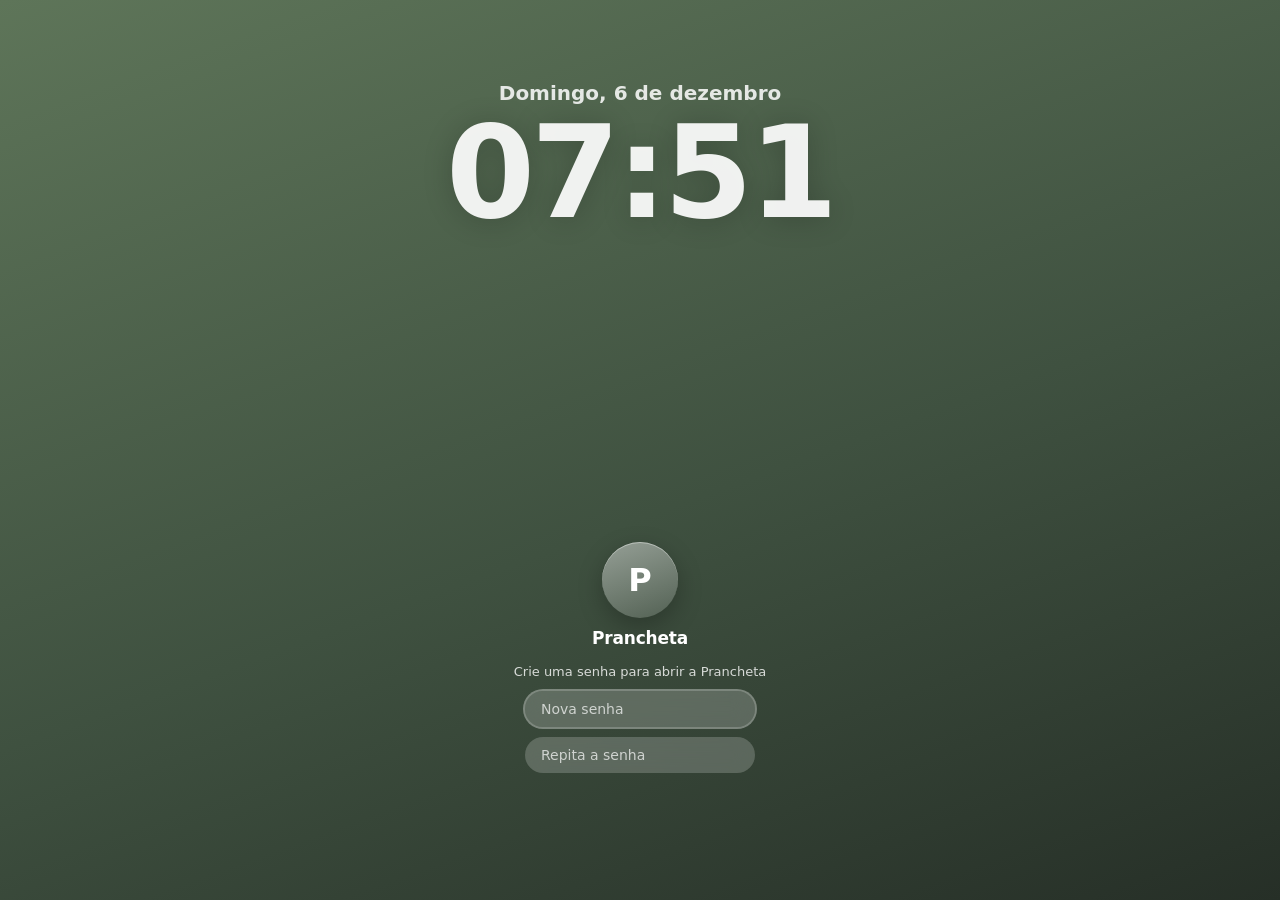
==== commit 174e0e94: "Fase 5: arquivos, painel inicial configurável e integrações - Arquivos: gerador de nomes por padrão " ====
--- a/index.html
+++ b/index.html
@@ -54,6 +54,12 @@
     <symbol id="i-music" viewBox="0 0 24 24"><path d="M9 18V5l11-2v13"/><circle cx="6" cy="18" r="3"/><circle cx="17" cy="16" r="3"/></symbol>
     <symbol id="i-lock" viewBox="0 0 24 24"><rect x="5" y="11" width="14" height="10" rx="2"/><path d="M8 11V8a4 4 0 0 1 8 0v3"/></symbol>
     <symbol id="i-sidebar" viewBox="0 0 24 24"><rect x="3" y="4" width="18" height="16" rx="2"/><path d="M9 4v16"/></symbol>
+    <symbol id="i-cap" viewBox="0 0 24 24"><path d="M2 9l10-5 10 5-10 5zM6 11v5c3 2.5 9 2.5 12 0v-5M22 9v6"/></symbol>
+    <symbol id="i-book" viewBox="0 0 24 24"><path d="M4 5a2 2 0 0 1 2-2h13v16H6a2 2 0 0 0-2 2zM4 21V5M8 7h7"/></symbol>
+    <symbol id="i-star" viewBox="0 0 24 24"><path d="M12 3l2.8 5.7 6.2.9-4.5 4.4 1 6.2-5.5-2.9-5.5 2.9 1-6.2L3 9.6l6.2-.9z"/></symbol>
+    <symbol id="i-flask" viewBox="0 0 24 24"><path d="M9 3h6M10 3v6L4.5 18.5A2 2 0 0 0 6.2 21h11.6a2 2 0 0 0 1.7-2.5L14 9V3M7 15h10"/></symbol>
+    <symbol id="i-flow" viewBox="0 0 24 24"><rect x="3" y="3" width="7" height="5" rx="1"/><rect x="14" y="16" width="7" height="5" rx="1"/><path d="M6.5 8v4.5h11V16"/></symbol>
+    <symbol id="i-file" viewBox="0 0 24 24"><path d="M3 7a2 2 0 0 1 2-2h4l2 2h8a2 2 0 0 1 2 2v8a2 2 0 0 1-2 2H5a2 2 0 0 1-2-2zM12 11v5M9.5 13.5h5"/></symbol>
     <symbol id="i-gear" viewBox="0 0 24 24"><circle cx="12" cy="12" r="3"/><path d="M12 2v3M12 19v3M2 12h3M19 12h3M4.9 4.9l2.1 2.1M17 17l2.1 2.1M4.9 19.1L7 17M17 7l2.1-2.1"/></symbol>
   </defs>
 </svg>
@@ -108,5 +114,9 @@
 <script src="js/views-work.js"></script>
 <script src="js/views-time.js"></script>
 <script src="js/views-more.js"></script>
+<script src="js/views-learn.js"></script>
+<script src="js/views-practice.js"></script>
+<script src="js/views-flow.js"></script>
+<script src="js/views-files.js"></script>
 </body>
 </html>
--- a/css/app.css
+++ b/css/app.css
@@ -155,7 +155,7 @@
 .icon-btn:hover { background: var(--surface-2); color: var(--fg); }
 .icon-btn[aria-pressed="true"] { color: var(--accent); }
 .link { background: none; border: 0; padding: 0; cursor: pointer; text-decoration: none; font-size: 13px; }
-.title-btn { background: none; border: 0; padding: 0; text-align: left; cursor: pointer; font-weight: 600; color: var(--fg); min-width: 0; }
+.title-btn { background: none; border: 0; padding: 0; text-align: left; cursor: pointer; font-weight: 600; color: var(--fg); min-width: 0; overflow-wrap: anywhere; }
 .title-btn:hover { color: var(--accent); text-decoration: underline; }
 .seg { display: inline-flex; border: 1px solid var(--line-2); border-radius: var(--radius-sm); overflow: hidden; background: var(--surface); }
 .seg button { display: inline-flex; align-items: center; gap: 6px; border: 0; background: none; padding: 6px 10px; cursor: pointer; color: var(--fg-2); }
@@ -178,6 +178,9 @@
 .stats-panel .stat { padding: 14px 16px; border-right: 1px solid var(--line); display: flex; flex-direction: column; gap: 4px; min-width: 0; }
 .stats-panel .stat:last-child { border-right: 0; }
 .stats-panel.inner { border-top: 1px solid var(--line); margin: 0 -16px -16px; }
+.stats-panel.inner.flat { margin: 0 -16px 12px; border-bottom: 1px solid var(--line); }
+.exercise .ref-img, .course .ref-img { border: 0; padding: 0; margin: -14px -14px 0; cursor: pointer; background: var(--surface-2); border-radius: var(--radius) var(--radius) 0 0; overflow: hidden; }
+.exercise .ref-img img { width: 100%; height: 160px; object-fit: cover; display: block; }
 .stat-label { font-size: 12px; color: var(--muted); }
 .stat-value { font-size: 22px; font-weight: 650; letter-spacing: -.01em; }
 .stat-hint { font-size: 12px; color: var(--muted); }
@@ -389,6 +392,60 @@
 .stack { display: flex; flex-direction: column; gap: 8px; }
 .pad { padding: 8px; }
 
+/* aprendizado e prática */
+.group { display: flex; flex-direction: column; gap: 10px; }
+.group-title { font-size: 15px; }
+.facts { display: grid; grid-template-columns: repeat(auto-fit, minmax(110px, 1fr)); gap: 6px 12px; margin: 0; font-size: 12.5px; }
+.facts dt { color: var(--muted); }
+.facts dd { margin: 0; }
+.next { font-size: 13px; color: var(--fg-2); background: var(--surface-2); border-radius: var(--radius-sm); padding: 6px 10px; }
+.card-actions { justify-content: flex-start !important; gap: 6px !important; border-top: 1px solid var(--line); padding-top: 10px; margin-top: 2px; }
+.row-actions { white-space: nowrap; text-align: right; }
+.stars { color: #C08A1E; letter-spacing: 1px; font-size: 13px; }
+.stars .muted { color: var(--line-2); }
+.icon-btn[aria-pressed="true"] .ic { fill: #E0B040; stroke: #C08A1E; }
+.ic.fav { fill: #E0B040; stroke: #C08A1E; }
+
+/* fluxos */
+.ic.rot90 { transform: rotate(90deg); }
+.run { border: 1px solid var(--line); border-radius: var(--radius); padding: 12px; display: flex; flex-direction: column; gap: 8px; }
+.run + .run { margin-top: 10px; }
+.run.closed { opacity: .75; }
+.run-head { display: flex; justify-content: space-between; align-items: center; gap: 8px; }
+.run-steps { list-style: none; margin: 0; padding: 0; display: flex; flex-direction: column; gap: 6px; }
+.run-step { border-left: 3px solid var(--line-2); padding: 6px 0 6px 10px; display: flex; flex-direction: column; gap: 4px; }
+.run-step.st-done { border-left-color: var(--good); }
+.run-step.st-skipped { border-left-color: var(--line); opacity: .7; }
+.run-step-head { display: flex; align-items: center; gap: 8px; flex-wrap: wrap; }
+.step-n { width: 22px; height: 22px; border-radius: 50%; display: inline-grid; place-items: center; font-size: 12px; font-weight: 600; background: var(--surface-2); color: var(--fg-2); flex: none; }
+.st-done .step-n { background: var(--good-soft); color: var(--good); }
+.run-note { font-size: 13px; min-height: 30px; }
+.wf-editor { display: flex; flex-direction: column; gap: 12px; }
+.wf-title { margin-top: 6px; }
+.wf-steps { display: flex; flex-direction: column; gap: 10px; }
+.wf-step { border: 1px solid var(--line); border-radius: var(--radius); padding: 12px; display: flex; flex-direction: column; gap: 8px; background: var(--surface); }
+.wf-step > header { display: flex; align-items: center; gap: 6px; }
+.wf-step [name=st-title] { font-weight: 600; }
+.wf-grid { display: flex; gap: 8px 18px; flex-wrap: wrap; align-items: center; }
+.wf-grid input[type=number] { width: 80px; }
+.wf-items { display: flex; flex-direction: column; gap: 6px; }
+.wf-item { display: flex; gap: 8px; align-items: center; }
+.wf-item [name=it-text] { flex: 1; }
+
+.k-study { border-color: #4F7A8A !important; } .legend .k-study { background: #4F7A8A; }
+.k-practice { border-color: #8A6A4F !important; } .legend .k-practice { background: #8A6A4F; }
+.rev-row { display: flex; align-items: center; gap: 4px; }
+.rev-row .row-btn { flex: 1; min-width: 0; }
+/* arquivos */
+.preview { display: flex; align-items: center; gap: 10px; flex-wrap: wrap; margin: 12px 0; padding: 10px 12px; background: var(--surface-2); border-radius: var(--radius-sm); }
+.preview code, .tree { font-family: var(--mono); font-size: 13px; overflow-wrap: anywhere; }
+.preview code { flex: 1; min-width: 0; }
+.tree { margin: 0 0 12px; padding: 12px; background: var(--surface-2); border-radius: var(--radius-sm); white-space: pre; overflow-x: auto; }
+details { margin-top: 10px; }
+details summary { cursor: pointer; color: var(--link); }
+details form, details p { margin-top: 8px; }
+details textarea { width: 100%; font-family: var(--mono); font-size: 13px; }
+
 /* escrita rápida */
 .quick { position: relative; display: flex; align-items: center; }
 .quick input { flex: 1; padding: 13px 16px 13px 44px; border-radius: 999px; font-size: 15px; background: var(--glass); border: 1px solid var(--line-2); }
